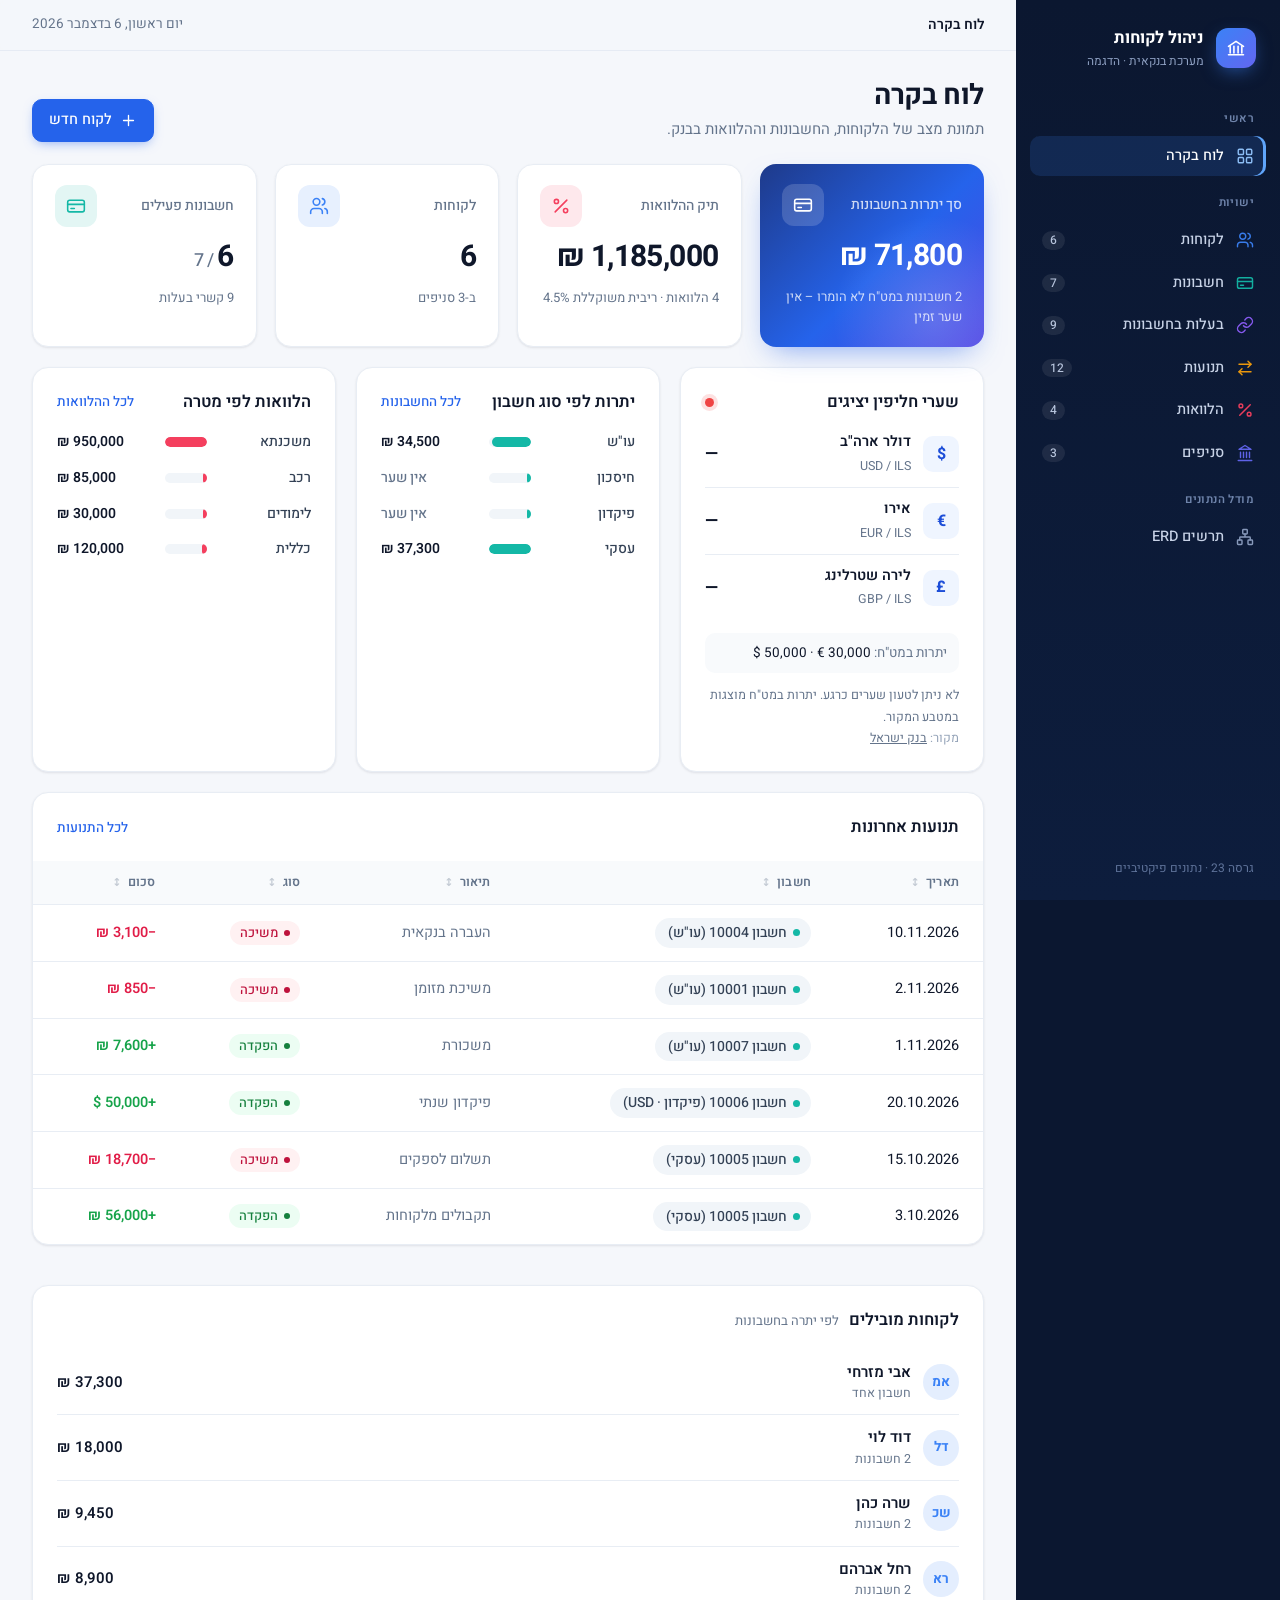
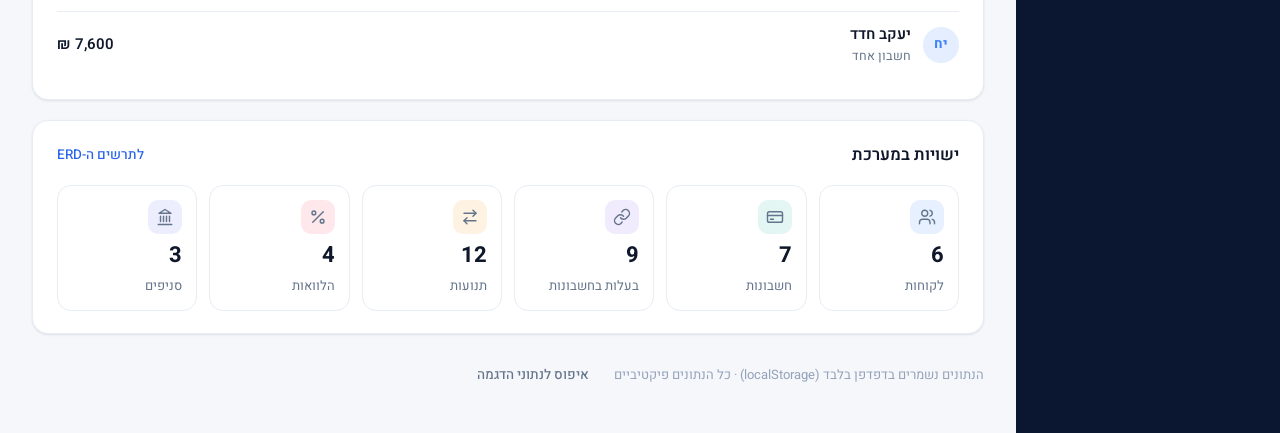
==== index.html @ eeb23deb "Version 23: force left-to-right order of (min,max) labels in the ERD Safari ignores bidi isolate mar" ====
<!DOCTYPE html>
<html lang="he" dir="rtl">
<head>
  <meta charset="UTF-8">
  <meta name="app-version" content="23">
  <meta name="viewport" content="width=device-width, initial-scale=1">
  <title>ניהול לקוחות – מערכת בנקאית</title>
  <link rel="preconnect" href="https://fonts.googleapis.com">
  <link rel="preconnect" href="https://fonts.gstatic.com" crossorigin>
  <link href="https://fonts.googleapis.com/css2?family=Heebo:wght@400;500;600;700&display=swap" rel="stylesheet">
  <link rel="stylesheet" href="assets/style.css?v=23">
  <link rel="icon" href="data:image/svg+xml,%3Csvg xmlns='http://www.w3.org/2000/svg' viewBox='0 0 24 24'%3E%3Crect width='24' height='24' rx='6' fill='%232563eb'/%3E%3Cpath d='M4 10l8-5 8 5M6 10v7M10 10v7M14 10v7M18 10v7M4 19h16' stroke='white' stroke-width='1.6' fill='none'/%3E%3C/svg%3E">
</head>
<body>
<div class="app">
  <aside class="sidebar" id="sidebar"></aside>
  <div class="scrim"></div>
  <div class="main">
    <header class="header">
      <button class="icon-btn menu-btn" id="menuBtn" type="button" aria-label="תפריט"></button>
      <nav class="crumbs" id="crumbs"></nav>
      <span class="spacer"></span>
      <span class="today" id="today"></span>
    </header>
    <main class="content" id="view"></main>
  </div>
</div>

<dialog id="dlg">
  <form id="dlgForm" novalidate>
    <div class="dlg-head"><span class="tile" id="dlgTile"></span><h3 id="dlgTitle" tabindex="-1" autofocus style="outline:none"></h3></div>
    <div class="dlg-body" id="dlgBody"></div>
    <div class="dlg-foot">
      <button class="btn primary" type="submit" id="dlgSave">שמירה</button>
      <button class="btn ghost" type="button" id="dlgCancel">ביטול</button>
      <span class="form-msg" id="formMsg" role="alert"></span>
      <span class="more-hint" aria-hidden="true">גללו לשדות נוספים ↓</span>
    </div>
  </form>
</dialog>
<div class="toast" id="toast" role="status"></div>

<script src="assets/schema.js?v=23"></script>
<script src="assets/shell.js?v=23"></script>
<script src="assets/fx.js?v=23"></script>
<script src="assets/app.js?v=23"></script>
</body>
</html>
---- assets/style.css ----
[hidden]{display:none!important}
:root{
  --bg:#f5f7fb; --surface:#fff; --ink:#0f172a; --ink-2:#334155; --muted:#64748b; --faint:#94a3b8;
  --line:#e8edf4; --line-2:#dbe3ee;
  --side:#0b1730; --side-2:#13254a; --side-ink:#c7d2e6;
  --primary:#2563eb; --primary-600:#1d4ed8; --primary-50:#eff5ff;
  --good:#16a34a; --bad:#e11d48; --warn:#d97706;
  --r:16px; --r-sm:10px;
  --sh-1:0 1px 2px rgba(15,23,42,.04),0 1px 3px rgba(15,23,42,.06);
  --sh-2:0 4px 24px -6px rgba(15,23,42,.10),0 2px 6px rgba(15,23,42,.04);
  --side-w:264px;
}
*{box-sizing:border-box}
html,body{margin:0;height:100%}
body{font-family:"Heebo",system-ui,-apple-system,"Segoe UI",Arial,sans-serif;background:var(--bg);color:var(--ink);
  direction:rtl;text-align:right;font-size:15px;line-height:1.55;-webkit-font-smoothing:antialiased}
a{color:var(--primary);text-decoration:none}
button,input,select{font:inherit;color:inherit}
.ltr{direction:ltr;unicode-bidi:isolate;display:inline-block}
.muted{color:var(--muted)}
.num{font-variant-numeric:tabular-nums}

/* ================= App shell ================= */
.app{display:grid;grid-template-columns:var(--side-w) 1fr;min-height:100vh;min-height:100dvh;background:linear-gradient(to left,var(--side) var(--side-w),transparent var(--side-w))}
.sidebar{background:linear-gradient(180deg,var(--side) 0%,#0d1d3d 100%);color:var(--side-ink);
  position:sticky;top:0;height:100vh;height:100dvh;overflow-y:auto;overscroll-behavior:contain;padding:22px 14px;display:flex;flex-direction:column;gap:2px}
.brand{display:flex;align-items:center;gap:12px;color:#fff;padding:4px 10px 22px}
.brand-mark{width:40px;height:40px;border-radius:12px;display:grid;place-items:center;color:#fff;
  background:linear-gradient(135deg,#3b82f6,#6366f1);box-shadow:0 6px 18px -4px rgba(59,130,246,.55)}
.brand b{display:block;font-size:16.5px;font-weight:700;letter-spacing:-.2px}
.brand small{display:block;font-size:12px;color:#8ea0c2}
.nav-sec{font-size:11.5px;font-weight:600;letter-spacing:.4px;color:#6f84ab;padding:16px 12px 6px}
.nav-item{display:flex;align-items:center;gap:12px;padding:9px 12px;border-radius:10px;color:var(--side-ink);font-weight:500;font-size:14.5px;transition:background .15s,color .15s}
.nav-item:hover{background:rgba(255,255,255,.06);color:#fff}
.nav-item.active{background:rgba(59,130,246,.16);color:#fff;box-shadow:inset -3px 0 0 #60a5fa}
.nav-ic{display:grid;place-items:center;color:var(--c,#8ea0c2);opacity:.95}
.nav-item.active .nav-ic{color:#93c5fd}
.nav-count{margin-inline-start:auto;font-size:12px;background:rgba(255,255,255,.08);color:#b8c5dd;border-radius:999px;padding:0 8px;font-variant-numeric:tabular-nums}
.side-foot{margin-top:auto;font-size:12px;color:#5f739a;padding:18px 12px 0}

.main{min-width:0;display:flex;flex-direction:column}
.header{position:sticky;top:0;z-index:15;display:flex;align-items:center;gap:14px;padding:14px 32px;
  background:rgba(245,247,251,.82);backdrop-filter:saturate(1.4) blur(10px);-webkit-backdrop-filter:saturate(1.4) blur(10px);border-bottom:1px solid rgba(219,227,238,.6)}
.crumbs{display:flex;align-items:center;gap:6px;font-size:14px;color:var(--muted);min-width:0}
.crumbs a{color:var(--muted)} .crumbs a:hover{color:var(--ink)}
.crumbs b{color:var(--ink);font-weight:600;white-space:nowrap;overflow:hidden;text-overflow:ellipsis}
.crumbs svg{transform:scaleX(-1);color:var(--faint)}
.header .spacer{flex:1}
.today{font-size:13.5px;color:var(--muted)}
.menu-btn{display:none}
.content{padding:28px 32px 40px;max-width:1360px;width:100%}
.scrim{display:none}

/* ================= Typography / page head ================= */
.page-head{display:flex;align-items:flex-end;gap:16px;flex-wrap:wrap;margin-bottom:22px}
.page-head h1{margin:0;font-size:28px;font-weight:700;letter-spacing:-.4px;line-height:1.2}
.page-head p{margin:6px 0 0;color:var(--muted);max-width:760px}
.page-head .actions{margin-inline-start:auto;display:flex;gap:10px;align-items:center;flex-wrap:wrap}
.eyebrow{display:inline-flex;align-items:center;gap:8px;font-size:13px;font-weight:600;color:var(--c,var(--primary));margin-bottom:6px}
.eyebrow .tile{width:28px;height:28px}

/* ================= Cards ================= */
.card{background:var(--surface);border:1px solid var(--line);border-radius:var(--r);box-shadow:var(--sh-1);padding:22px 24px;margin-bottom:20px}
.card-head{display:flex;align-items:center;gap:10px;margin-bottom:16px}
.card-head h2{margin:0;font-size:16.5px;font-weight:600}
.card-head .sub{font-size:13px;color:var(--muted)}
.card-head .more{margin-inline-start:auto;font-size:13.5px;font-weight:500}
.card.flush{padding:0;overflow:hidden}
.tile{width:42px;height:42px;border-radius:12px;display:grid;place-items:center;flex:none;
  color:var(--c,var(--primary));background:color-mix(in srgb,var(--c,var(--primary)) 12%,#fff)}

/* KPI */
.kpis{display:grid;grid-template-columns:repeat(4,minmax(0,1fr));gap:18px;margin-bottom:20px}
.kpi{background:var(--surface);border:1px solid var(--line);border-radius:var(--r);box-shadow:var(--sh-1);padding:20px 22px;display:flex;flex-direction:column;gap:14px;color:var(--ink);position:relative;overflow:hidden}
a.kpi:hover{box-shadow:var(--sh-2);border-color:var(--line-2)}
.kpi .top{display:flex;align-items:center;justify-content:space-between}
.kpi .lbl{color:var(--muted);font-size:14px;font-weight:500}
.kpi .val{font-size:30px;font-weight:700;letter-spacing:-.6px;line-height:1.1;font-variant-numeric:tabular-nums}
.kpi .foot{font-size:13px;color:var(--muted)}
.kpi.hero{background:linear-gradient(135deg,#1e3a8a 0%,#2563eb 55%,#4f46e5 100%);color:#fff;border:0;box-shadow:0 12px 30px -12px rgba(37,99,235,.6)}
.kpi.hero .lbl,.kpi.hero .foot{color:rgba(255,255,255,.78)}
.kpi.hero .tile{background:rgba(255,255,255,.16);color:#fff}
.kpi.hero::after{content:"";position:absolute;inset:auto -60px -80px auto;width:220px;height:220px;border-radius:50%;background:radial-gradient(circle,rgba(255,255,255,.18),transparent 65%)}

.grid{display:grid;gap:20px}
.grid.c2{grid-template-columns:1fr 1fr}
.grid.c32{grid-template-columns:3fr 2fr}

/* entity strip */
.ent-strip{display:grid;grid-template-columns:repeat(6,minmax(0,1fr));gap:12px}
.ent-chip{display:flex;flex-direction:column;gap:10px;padding:14px;border:1px solid var(--line);border-radius:14px;color:var(--ink);transition:.15s}
.ent-chip:hover{border-color:color-mix(in srgb,var(--c) 40%,#fff);background:color-mix(in srgb,var(--c) 4%,#fff)}
.ent-chip .tile{width:34px;height:34px;border-radius:10px}
.ent-chip b{font-size:22px;font-weight:700;line-height:1}
.ent-chip span{font-size:13px;color:var(--muted)}

/* bars */
.bars{display:flex;flex-direction:column;gap:14px}
.bar-row{display:grid;grid-template-columns:92px 1fr auto;align-items:center;gap:12px;font-size:14px}
.bar-row .name{color:var(--ink-2);font-weight:500}
.bar-track{display:block;height:10px;background:#f1f5f9;border-radius:999px;overflow:hidden}
.bar-fill{display:block;height:100%;border-radius:999px;background:var(--c,var(--primary));min-width:4px;transition:width .6s cubic-bezier(.2,.8,.2,1)}
.bar-row .v{font-weight:600;font-variant-numeric:tabular-nums;min-width:96px;text-align:left}
.bar-row:hover .bar-fill{filter:brightness(.92)}

/* people list */
.plist{display:flex;flex-direction:column}
.prow{display:flex;align-items:center;gap:12px;padding:11px 0;border-top:1px solid var(--line);color:var(--ink)}
.prow:first-child{border-top:0}
.prow:hover .pname{color:var(--primary)}
.pname{font-weight:600}
.psub{font-size:12.5px;color:var(--muted)}
.prow .amt{margin-inline-start:auto;font-weight:600;font-variant-numeric:tabular-nums}
.avatar{width:36px;height:36px;border-radius:50%;display:grid;place-items:center;font-size:13.5px;font-weight:700;flex:none;
  color:var(--c,#3b82f6);background:color-mix(in srgb,var(--c,#3b82f6) 14%,#fff)}

/* ================= Buttons & inputs ================= */
.btn{border:1px solid var(--line-2);background:#fff;color:var(--ink);padding:9px 16px;border-radius:var(--r-sm);cursor:pointer;font-weight:500;font-size:14.5px;
  display:inline-flex;align-items:center;gap:8px;box-shadow:var(--sh-1);transition:.15s;white-space:nowrap}
.btn:hover{background:#f8fafc;border-color:#cbd5e1}
.btn.primary{background:var(--primary);border-color:var(--primary);color:#fff;box-shadow:0 4px 12px -4px rgba(37,99,235,.55)}
.btn.primary:hover{background:var(--primary-600)}
.btn.danger{color:var(--bad)} .btn.danger:hover{background:#fff1f2;border-color:#fecdd3}
.btn.sm{padding:6px 12px;font-size:13.5px}
.btn.ghost{background:transparent;box-shadow:none;border-color:transparent;color:var(--muted)}
.btn.ghost:hover{background:#eef2f7;color:var(--ink)}
.icon-btn{border:0;background:transparent;cursor:pointer;width:34px;height:34px;border-radius:9px;color:var(--faint);display:inline-grid;place-items:center;transition:.15s}
.icon-btn:hover{background:#eef2f7;color:var(--ink)}
.icon-btn.del:hover{background:#fff1f2;color:var(--bad)}
.search{position:relative;display:flex}
.search input{border:1px solid var(--line-2);border-radius:var(--r-sm);padding:9px 40px 9px 14px;min-width:260px;background:#fff;box-shadow:var(--sh-1);outline:0;transition:.15s}
.search input:focus{border-color:#93b4f5;box-shadow:0 0 0 4px rgba(37,99,235,.12)}
.search svg{position:absolute;right:13px;top:50%;transform:translateY(-50%);color:var(--faint)}

/* ================= Tables ================= */
.table-wrap{overflow-x:auto}
table.data{width:100%;border-collapse:separate;border-spacing:0;font-size:14.5px}
table.data th{background:#f8fafc;color:var(--muted);font-weight:600;font-size:12.5px;letter-spacing:.2px;text-align:right;padding:12px 18px;border-bottom:1px solid var(--line);white-space:nowrap}
table.data td{padding:13px 18px;border-bottom:1px solid var(--line);white-space:nowrap;vertical-align:middle}
table.data tbody tr:last-child td{border-bottom:0}
table.data tbody tr[data-go]{cursor:pointer;transition:background .12s}
table.data tbody tr[data-go]:hover{background:#f8fbff}
table.data td.actions{width:1%;text-align:left}
table.data td.actions .icon-btn{opacity:.55;transition:.15s}
table.data tr:hover td.actions .icon-btn,table.data td.actions .icon-btn:focus-visible{opacity:1}
.card table.data th:first-child,.card table.data td:first-child{padding-inline-start:24px}
.cell-main{display:flex;align-items:center;gap:10px;font-weight:600}
.key-ic{font-size:10px;border-radius:5px;padding:1px 5px;margin-inline-start:6px;font-weight:700;letter-spacing:.3px;vertical-align:1px}
.key-ic.pk{background:#fef3c7;color:#92400e}
.key-ic.fk{background:#e0e7ff;color:#3730a3}
.chip{display:inline-flex;align-items:center;gap:6px;color:var(--ink-2);font-size:14px;font-weight:500;padding:3px 10px 3px 12px;border-radius:999px;background:#f1f5f9;border:1px solid transparent;transition:.15s}
.chip::before{content:"";width:7px;height:7px;border-radius:50%;background:var(--c,#94a3b8)}
.chip:hover{border-color:color-mix(in srgb,var(--c) 45%,#fff);background:color-mix(in srgb,var(--c) 7%,#fff)}
.tag{display:inline-flex;align-items:center;gap:6px;font-size:13px;font-weight:500;padding:2px 10px;border-radius:999px;background:#f1f5f9;color:var(--ink-2)}
.tag.ok{background:#ecfdf3;color:#15803d}.tag.ok::before,.tag.bad::before,.tag.mid::before{content:"";width:6px;height:6px;border-radius:50%;background:currentColor}
.tag.bad{background:#fff1f2;color:#be123c}.tag.mid{background:#fffbeb;color:#b45309}
.pos{color:var(--good)} .neg{color:var(--bad)}
.empty{padding:44px;text-align:center;color:var(--muted)}
.count-pill{font-size:12.5px;background:#f1f5f9;color:var(--muted);padding:2px 10px;border-radius:999px;font-weight:500}
.rel-badges{display:flex;gap:8px;flex-wrap:wrap;margin-top:12px}
.rel-badge{font-size:13px;background:#fff;border:1px solid var(--line-2);border-radius:999px;padding:3px 12px;color:var(--ink-2)}
.rel-badge b{color:var(--ink);font-weight:600}

/* ================= Detail ================= */
.detail-hero{display:flex;align-items:center;gap:18px}
.detail-hero .avatar,.detail-hero .tile{width:56px;height:56px;border-radius:16px;font-size:20px}
.attr-grid{display:grid;grid-template-columns:repeat(auto-fill,minmax(200px,1fr));gap:0;border:1px solid var(--line);border-radius:12px;overflow:hidden}
.attr{padding:14px 18px;border-bottom:1px solid var(--line);border-inline-start:1px solid var(--line);margin-inline-start:-1px;margin-bottom:-1px}
.attr .k{font-size:12.5px;color:var(--muted);margin-bottom:3px}
.attr .v{font-weight:500;font-size:15.5px}

/* ================= Dialog ================= */
dialog{border:0;border-radius:20px;padding:0;width:min(580px,94vw);--dlg-max:90vh;max-height:var(--dlg-max);box-shadow:0 30px 80px -20px rgba(15,23,42,.45);overflow:hidden}
@supports (height:1svh){dialog{--dlg-max:90svh}}
dialog>form{display:flex;flex-direction:column;max-height:var(--dlg-max)}
dialog::backdrop{background:rgba(15,23,42,.45);backdrop-filter:blur(3px)}
dialog[open]{animation:pop .18s ease-out}
@keyframes pop{from{opacity:0;transform:translateY(8px) scale(.98)}to{opacity:1;transform:none}}
.dlg-head{padding:22px 26px 6px;display:flex;align-items:center;gap:12px}
.dlg-head h3{margin:0;font-size:19px}
.dlg-body{padding:16px 26px 20px;display:grid;grid-template-columns:1fr 1fr;gap:14px 18px;flex:1 1 auto;min-height:0;overflow-y:auto;-webkit-overflow-scrolling:touch;overscroll-behavior:contain}
.dlg-foot{padding:14px 26px 20px;display:flex;gap:10px;align-items:center;flex-wrap:wrap;position:relative;background:#fff;border-top:1px solid transparent;transition:border-color .2s}
dialog.has-more .dlg-foot{border-top-color:var(--line)}
dialog.has-more .dlg-foot::before{content:"";position:absolute;inset:-36px 0 auto 0;height:36px;background:linear-gradient(to top,rgba(255,255,255,.96),rgba(255,255,255,0));pointer-events:none}
.more-hint{display:none;position:absolute;top:-30px;left:50%;transform:translateX(-50%);font-size:12px;font-weight:600;color:var(--primary);background:#eff5ff;border-radius:999px;padding:2px 10px;pointer-events:none}
dialog.has-more .more-hint{display:block}
.field{display:flex;flex-direction:column;gap:6px}
.field label{font-size:13.5px;font-weight:600;color:var(--ink-2)}
.field label .req{color:var(--bad)}
.field input,.field select{border:1px solid var(--line-2);border-radius:10px;padding:10px 12px;background:#fff;width:100%;min-height:44px;outline:0;transition:.15s}
.field select{-webkit-appearance:none;appearance:none;padding-left:36px;cursor:pointer;
  background:#fff url("data:image/svg+xml,%3Csvg xmlns='http://www.w3.org/2000/svg' width='16' height='16' viewBox='0 0 24 24' fill='none' stroke='%2394a3b8' stroke-width='2' stroke-linecap='round'%3E%3Cpath d='m6 9 6 6 6-6'/%3E%3C/svg%3E") no-repeat left 12px center}
.field input:focus,.field select:focus{border-color:#93b4f5;box-shadow:0 0 0 4px rgba(37,99,235,.12)}
.field input[readonly],.field select:disabled{background:#f8fafc;color:var(--muted)}
.field .hint{font-size:12px;color:var(--faint)}
.field .err{font-size:12.5px;color:var(--bad)}
.form-msg{margin-inline-start:auto;align-self:center;color:var(--bad);font-size:14px;font-weight:600}
.field.invalid input,.field.invalid select{border-color:#fda4af;background-color:#fff5f6}
.field.invalid input:focus,.field.invalid select:focus{box-shadow:0 0 0 4px rgba(225,29,72,.12)}
.field .err:empty{display:none}
.field .err{font-weight:500}
dialog.shake{animation:shake .35s}
@keyframes shake{20%,60%{transform:translateX(-6px)}40%,80%{transform:translateX(6px)}}

/* ================= Toast ================= */
.toast{position:fixed;bottom:26px;left:50%;transform:translate(-50%,16px);background:#0f172a;color:#fff;padding:12px 20px;border-radius:12px;opacity:0;pointer-events:none;transition:.25s;z-index:60;max-width:92vw;box-shadow:var(--sh-2);font-size:14.5px}
.toast.show{opacity:1;transform:translate(-50%,0)}
.toast.err{background:#9f1239}

.foot-note{display:flex;gap:12px;align-items:center;flex-wrap:wrap;color:var(--faint);font-size:13px;padding:4px 0 0}

/* ================= ERD ================= */
.erd-toolbar{display:flex;gap:8px;align-items:center;flex-wrap:wrap;margin-bottom:14px}
.erd-legend{display:flex;flex-wrap:wrap;gap:10px 22px;align-items:center;font-size:13.5px;color:var(--muted)}
.erd-legend .item{display:flex;align-items:center;gap:8px}
.erd-toolbar .spacer{flex:1}
.erd-canvas{overflow:auto;border:1px solid var(--line);border-radius:14px;
  background:radial-gradient(circle,#dde5f0 1px,transparent 1.2px) 0 0/22px 22px,#fafcff}
.erd-canvas svg{display:block;margin:0 auto}
.sel-bar{display:flex;align-items:center;gap:12px;margin-top:14px;font-size:14px;color:var(--muted);min-height:34px}
.sel-bar .dot{width:8px;height:8px;border-radius:50%;background:var(--primary);flex:none}
svg .ent rect.box{stroke-width:2.2}
svg .ent text{font-weight:700;font-size:16px}
svg .rel polygon{stroke-width:2.2}
svg .rel text{font-size:14px;font-weight:700}
svg .attr ellipse{stroke-width:1.8}
svg .attr text{font-size:13px;fill:#1f2a1a}
svg .attr.pk text{text-decoration:underline;font-weight:700;fill:#0f172a}
svg .ln{stroke:#555;stroke-width:2.2;fill:none}
svg .ln.attr-ln{stroke:#cfcfcf;stroke-width:1.3}
svg .card-b rect{fill:#0f172a}
svg .card-b text{font-size:11.5px;font-weight:700;fill:#fff}
svg .role{font-size:13px;fill:#2b4f9e;font-style:italic;font-weight:500}
svg .mm{direction:ltr;unicode-bidi:bidi-override;font-size:15px;font-weight:700;fill:#a2332a;paint-order:stroke;stroke:#fbfcfe;stroke-width:4px;stroke-linejoin:round}
.rel-type.mmc{background:#fdf0ee;color:#a2332a;unicode-bidi:bidi-override}
svg g.clickable{cursor:pointer}
svg g.clickable:hover rect.box,svg g.clickable:hover polygon{filter:brightness(.96)}
svg.focus .dim{opacity:.12;transition:opacity .2s}
svg.no-attrs .attr,svg.no-attrs .attr-ln{display:none}
.schema-grid{display:grid;grid-template-columns:repeat(auto-fill,minmax(260px,1fr));gap:16px}
.schema-tbl{border:1px solid var(--line);border-radius:14px;overflow:hidden;background:#fff}
.schema-tbl .h{padding:12px 16px;display:flex;align-items:center;gap:10px;border-bottom:1px solid var(--line);background:color-mix(in srgb,var(--c) 6%,#fff)}
.schema-tbl .h .tile{width:30px;height:30px;border-radius:9px}
.schema-tbl .h b{font-size:15px}
.schema-tbl .h small{margin-inline-start:auto;color:var(--faint);font-size:11.5px;letter-spacing:.4px;direction:ltr}
.schema-tbl ul{list-style:none;margin:0;padding:6px 0}
.schema-tbl li{padding:7px 16px;display:flex;gap:6px;align-items:center;font-size:14px}
.schema-tbl li .key-ic{margin:0}
.schema-tbl li .ref{margin-inline-start:auto;font-size:12.5px;color:var(--faint)}
.rel-type{font-size:12.5px;font-weight:600;padding:2px 9px;border-radius:6px;background:#eef2ff;color:#4338ca;direction:ltr;display:inline-block}
table.rels td{white-space:normal;vertical-align:top}
.ent-pair{display:flex;align-items:center;gap:6px;flex-wrap:wrap}

/* ================= Responsive ================= */
@media (max-width:1180px){
  .kpis{grid-template-columns:repeat(2,minmax(0,1fr))}
  .ent-strip{grid-template-columns:repeat(3,minmax(0,1fr))}
  .grid.c32{grid-template-columns:1fr}
}
@media (max-width:900px){
  .app{grid-template-columns:1fr;background:none;overflow-x:clip}
  .sidebar{position:fixed;inset:0 0 0 auto;width:min(290px,84vw);z-index:40;transform:translateX(105%);transition:transform .25s ease;box-shadow:-10px 0 40px rgba(0,0,0,.25)}
  .app.nav-open .sidebar{transform:none}
  .app.nav-open .scrim{display:block;position:fixed;inset:0;background:rgba(15,23,42,.4);z-index:35}
  .menu-btn{display:inline-grid}
  .header{padding:12px 16px}
  .today{display:none}
  .content{padding:18px 16px 32px}
  .grid.c2{grid-template-columns:1fr}
  .page-head h1{font-size:23px}
  .page-head .actions{width:100%}
  .page-head .actions .search{flex:1}
  .search input{min-width:0;width:100%}
  .dlg-body{grid-template-columns:1fr}
  .card{padding:18px}
}
@media (max-width:560px){
  .kpis{grid-template-columns:1fr 1fr;gap:12px}
  .kpi{padding:16px}
  .kpi .val{font-size:22px}
  .ent-strip{grid-template-columns:repeat(2,minmax(0,1fr))}
  .bar-row{grid-template-columns:72px 1fr auto}
  .bar-row .v{min-width:0}
}

/* ================= FX card ================= */
.grid.c3{grid-template-columns:1fr 1fr 1fr}
.fx-list{display:flex;flex-direction:column}
.fx-row{display:flex;align-items:center;gap:12px;padding:10px 0;border-top:1px solid var(--line)}
.fx-row:first-child{border-top:0;padding-top:0}
.fx-sym{width:36px;height:36px;border-radius:10px;display:grid;place-items:center;font-weight:700;font-size:16px;color:#1d4ed8;background:#eff5ff;flex:none}
.fx-name{font-weight:600;font-size:14.5px}
.fx-rate{margin-inline-start:auto;font-weight:700;font-size:17px}
.fx-exp{margin-top:12px;padding:10px 12px;background:#f8fafc;border-radius:10px;font-size:13.5px}
.fx-foot{margin-top:12px;font-size:12.5px;color:var(--muted);line-height:1.7}
.fx-foot .faint{color:var(--faint)} .fx-foot a{color:var(--muted);text-decoration:underline}
.live{margin-inline-start:auto;font-size:12px;font-weight:600;color:var(--muted);display:inline-flex;align-items:center;gap:6px}
.live::before{content:"";width:9px;height:9px;border-radius:50%}
.live.on::before{background:#22c55e;box-shadow:0 0 0 4px rgba(34,197,94,.18);animation:pulse 2s infinite}
.live.off::before{background:#ef4444;box-shadow:0 0 0 4px rgba(239,68,68,.16)}
@keyframes pulse{50%{box-shadow:0 0 0 7px rgba(34,197,94,0)}}
.skel{display:inline-block;width:64px;height:14px;border-radius:6px;background:linear-gradient(90deg,#eef2f7,#f8fafc,#eef2f7);background-size:200% 100%;animation:sk 1.2s infinite}
@keyframes sk{to{background-position:-200% 0}}
@media (max-width:1180px){.grid.c3{grid-template-columns:1fr 1fr}.grid.c3 .fx-card{grid-column:1/-1}}
@media (max-width:900px){.grid.c3{grid-template-columns:1fr}}

.field.valid input,.field.valid select{border-color:#86efac}
.field.valid label::after{content:" ✓";color:#16a34a;font-weight:700}
.upd-bar{position:fixed;top:12px;left:50%;transform:translateX(-50%);z-index:80;background:#0f172a;color:#fff;border-radius:12px;padding:8px 10px 8px 16px;display:flex;gap:12px;align-items:center;box-shadow:var(--sh-2);font-size:14px;max-width:94vw}
@media (max-width:900px){
  /* בנייד: חלון צמוד לראש המסך, בגובה החלק הגלוי בלבד (svh = בלי סרגלי הדפדפן),
     כך שכפתורי השמירה לעולם לא מוסתרים מאחורי סרגל הכתובות של Safari */
  dialog{width:calc(100vw - 16px);max-width:calc(100vw - 16px);margin:8px auto auto;border-radius:18px;--dlg-max:calc(100vh - 16px)}
  @supports (height:1svh){dialog{--dlg-max:calc(100svh - 16px)}}
  .dlg-head{padding:16px 18px 4px}.dlg-body{padding:12px 18px 18px}.dlg-foot{padding:12px 18px 14px}
  .dlg-foot .btn.primary{flex:1;justify-content:center}
  .form-msg{flex-basis:100%;order:-1;margin:0}
}

/* ---- iOS Safari: שדות תאריך ובחירה ---- */
.field input,.field select{min-width:0;max-width:100%;box-sizing:border-box}
.field input[type="date"]{-webkit-appearance:none;appearance:none;display:block;min-height:44px;line-height:1.4;text-align:right}
.field input[type="date"]::-webkit-date-and-time-value{text-align:right;margin:0}
.field input[type="date"]::-webkit-calendar-picker-indicator{margin:0}
.field{min-width:0}
.dlg-body{scroll-padding:12px}
@media (max-width:900px){
  .toast{bottom:auto;top:12px;transform:translate(-50%,-16px)}
  .toast.show{transform:translate(-50%,0)}
  .sidebar{padding-bottom:40px}
  .content{padding-bottom:72px}
  .field input,.field select{font-size:16px}   /* מונע זום אוטומטי של iOS בעת הקלדה */
}

/* ================= Responsive tables ================= */
table.data td{white-space:normal;overflow-wrap:anywhere}
table.data td .num,table.data td.num,table.data .chip,table.data .tag,table.data .rel-type{white-space:nowrap;overflow-wrap:normal}
table.data th{white-space:normal}
@media (max-width:1500px){.grid.c32{grid-template-columns:1fr}}
@media (max-width:1180px) and (min-width:901px){:root{--side-w:224px}.content{padding:24px 22px 40px}}
@media (max-width:1280px){table.data .chip{white-space:normal;text-align:right}}
@media (max-width:1100px){
  table.data th,table.data td{padding:10px 9px}
  .card table.data th:first-child,.card table.data td:first-child{padding-inline-start:18px}
}
/* מסך צר: כל שורה הופכת לכרטיס – שם העמודה מימין והערך לידו */
@media (max-width:700px){
  /* במסך צר הכותרות הופכות לשורת "צ'יפים" למיון */
  table.data thead{display:block;border-bottom:1px solid var(--line);background:#f8fafc}
  table.data thead tr{display:flex;flex-wrap:wrap;gap:6px;padding:10px 14px}
  table.data thead th,.card table.data thead th:first-child{display:inline-flex;align-items:center;border:0;padding:4px 10px;border-radius:999px;background:#fff;border:1px solid var(--line);font-size:12px}
  table.data thead th:empty{display:none}
  table.data,table.data tbody,table.data tr,table.data td{display:block;width:100%}
  table.data tbody tr{padding:12px 16px;border-bottom:1px solid var(--line)}
  table.data tbody tr:last-child{border-bottom:0}
  table.data td,.card table.data td:first-child{border:0;padding:4px 0;display:grid;grid-template-columns:minmax(92px,34%) 1fr;gap:10px;align-items:center;text-align:right}
  table.data td::before{content:attr(data-label);color:var(--muted);font-size:13px;font-weight:500}
  table.data td[data-label=""]{display:flex;gap:4px}
  table.data td[data-label=""]::before{display:none}
  table.data td.actions{opacity:1;width:100%;justify-content:flex-start;margin-top:4px}
  table.data td>*{min-width:0;justify-self:start}
  table.rels td{grid-template-columns:1fr}
  table.rels td::before{font-size:12px}
}

table.data td.actions{white-space:nowrap}
.header .menu-btn{display:none}
@media (max-width:900px){.header .menu-btn{display:inline-grid}}

/* ---- sorting ---- */
table.data th.sortable{cursor:pointer;user-select:none;position:relative}
table.data th.sortable:hover{color:var(--ink);background:#f1f5f9}
table.data th.sortable::after{content:"↕";margin-inline-start:6px;font-size:11px;opacity:.35}
table.data th.sort-asc::after{content:"↑";opacity:1;color:var(--primary)}
table.data th.sort-desc::after{content:"↓";opacity:1;color:var(--primary)}
table.data th.sort-asc,table.data th.sort-desc{color:var(--ink)}
table.data th.sortable:focus-visible{outline:2px solid #93b4f5;outline-offset:-2px}
/* ---- nav sub item ---- */
/* ---- transfer ---- */
.field.full,.xfer-preview.full{grid-column:1/-1}
.xfer-preview{background:#f8fafc;border:1px solid var(--line);border-radius:12px;padding:12px 14px}
.xfer-flow{display:flex;align-items:center;justify-content:space-between;gap:10px}
.xfer-flow span{display:flex;flex-direction:column}
.xfer-flow b{font-size:17px;font-variant-numeric:tabular-nums}
.xfer-flow small{color:var(--muted);font-size:12.5px}
.xfer-flow .arrow{font-size:20px;color:var(--faint)}
.xfer-preview .psub{margin-top:6px}
/* העברה: "לחשבון" ממוקם בדיוק מתחת ל"מחשבון" (באותה עמודה); dense ממלא את המקום הפנוי בעמודה השנייה */
@media (min-width:901px){
  .dlg-body{grid-auto-flow:row dense}
  .dlg-body [data-field="toAccountNo"]{grid-column:2}
}
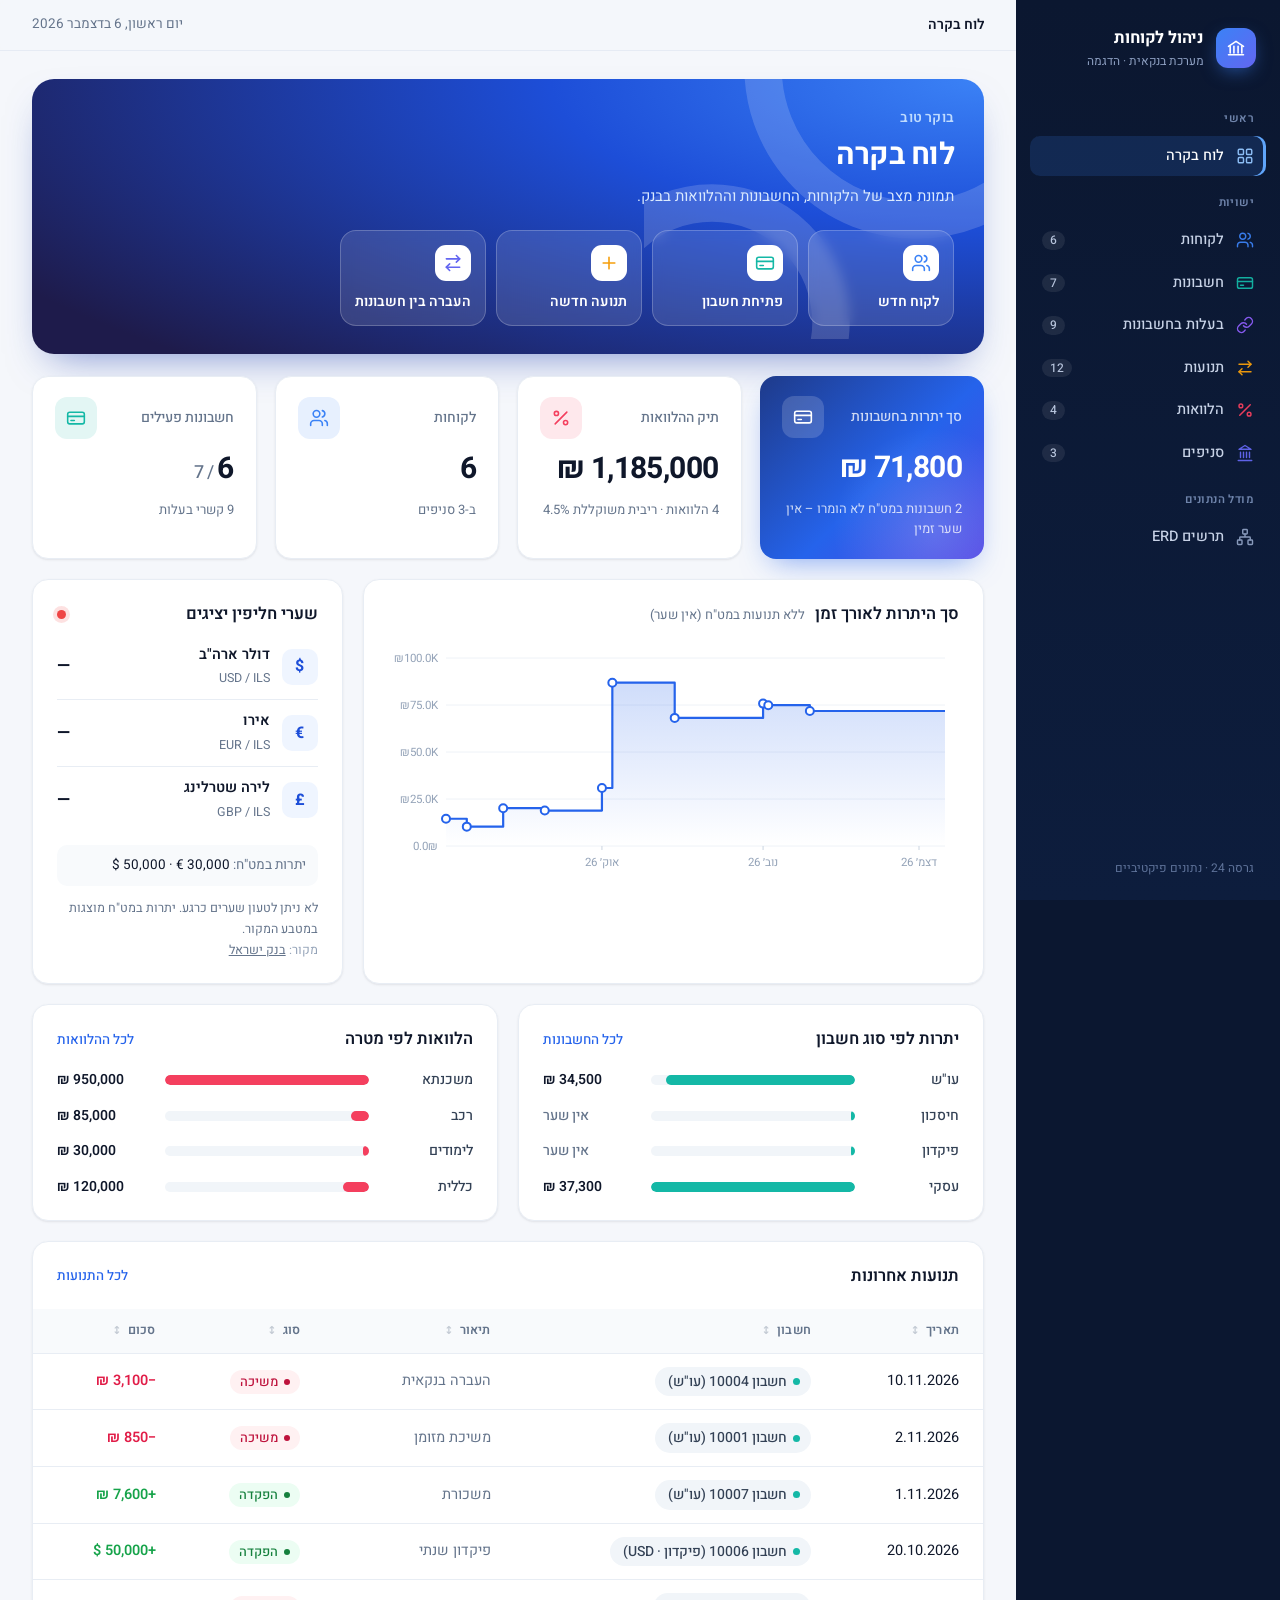
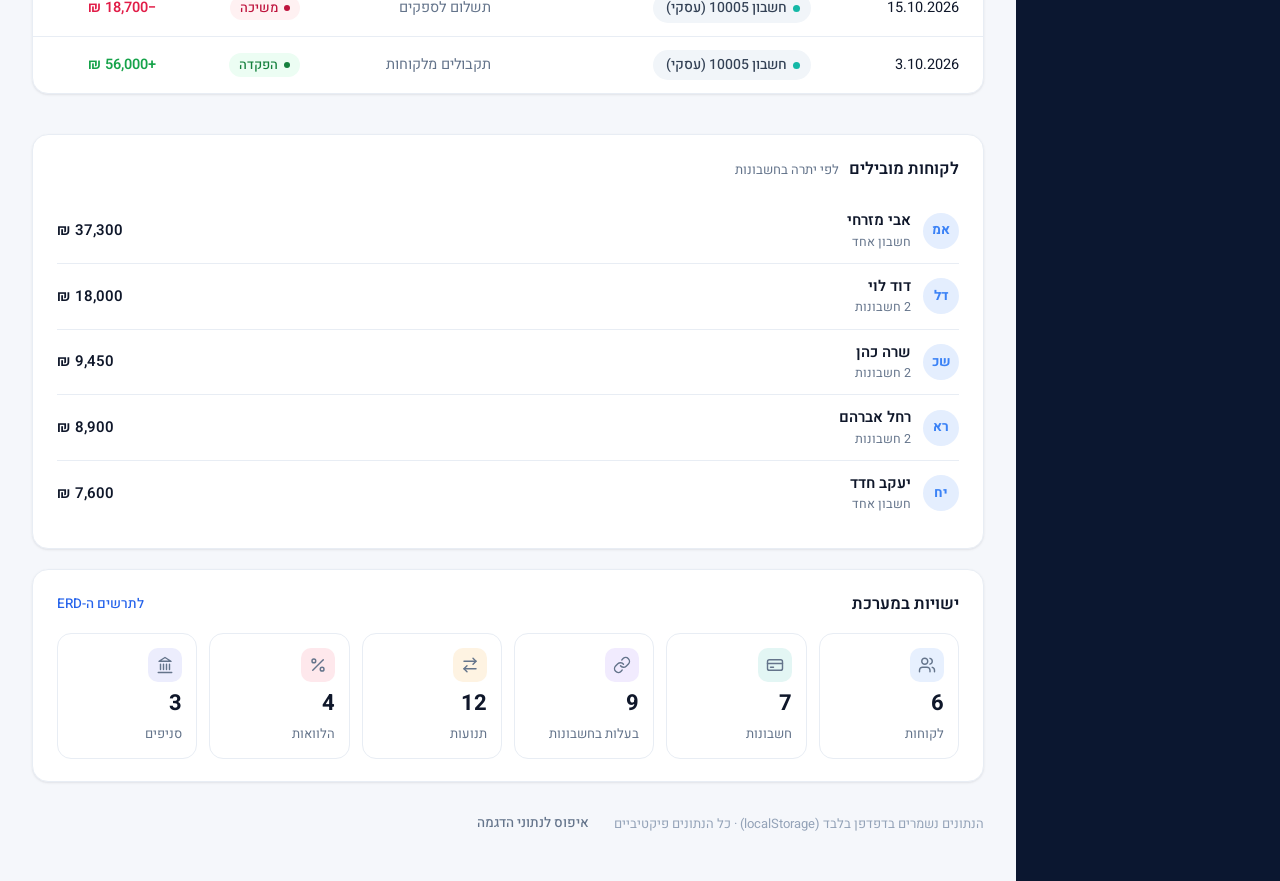
==== commit 70a988ae: "Version 24: more visual dashboard and detail pages - Welcome banner with greeting and quick actions " ====
--- a/index.html
+++ b/index.html
@@ -2,13 +2,13 @@
 <html lang="he" dir="rtl">
 <head>
   <meta charset="UTF-8">
-  <meta name="app-version" content="23">
+  <meta name="app-version" content="24">
   <meta name="viewport" content="width=device-width, initial-scale=1">
   <title>ניהול לקוחות – מערכת בנקאית</title>
   <link rel="preconnect" href="https://fonts.googleapis.com">
   <link rel="preconnect" href="https://fonts.gstatic.com" crossorigin>
   <link href="https://fonts.googleapis.com/css2?family=Heebo:wght@400;500;600;700&display=swap" rel="stylesheet">
-  <link rel="stylesheet" href="assets/style.css?v=23">
+  <link rel="stylesheet" href="assets/style.css?v=24">
   <link rel="icon" href="data:image/svg+xml,%3Csvg xmlns='http://www.w3.org/2000/svg' viewBox='0 0 24 24'%3E%3Crect width='24' height='24' rx='6' fill='%232563eb'/%3E%3Cpath d='M4 10l8-5 8 5M6 10v7M10 10v7M14 10v7M18 10v7M4 19h16' stroke='white' stroke-width='1.6' fill='none'/%3E%3C/svg%3E">
 </head>
 <body>
@@ -40,9 +40,9 @@
 </dialog>
 <div class="toast" id="toast" role="status"></div>
 
-<script src="assets/schema.js?v=23"></script>
-<script src="assets/shell.js?v=23"></script>
-<script src="assets/fx.js?v=23"></script>
-<script src="assets/app.js?v=23"></script>
+<script src="assets/schema.js?v=24"></script>
+<script src="assets/shell.js?v=24"></script>
+<script src="assets/fx.js?v=24"></script>
+<script src="assets/app.js?v=24"></script>
 </body>
 </html>
--- a/assets/style.css
+++ b/assets/style.css
@@ -390,3 +390,77 @@
   .dlg-body{grid-auto-flow:row dense}
   .dlg-body [data-field="toAccountNo"]{grid-column:2}
 }
+
+/* ================= Visual layer ================= */
+/* welcome banner */
+.welcome{position:relative;overflow:hidden;border-radius:22px;padding:28px 30px;margin-bottom:22px;color:#fff;
+  background:radial-gradient(120% 140% at 100% 0%,#3b82f6 0%,#1d4ed8 38%,#1e1b4b 100%);box-shadow:0 18px 40px -18px rgba(30,64,175,.6);
+  display:flex;flex-wrap:wrap;align-items:flex-end;justify-content:space-between;gap:22px}
+.welcome .wl-text{position:relative;z-index:1}
+.welcome .wl-greet{font-size:14px;font-weight:600;color:#bfdbfe;letter-spacing:.2px}
+.welcome h1{margin:4px 0 6px;font-size:30px;letter-spacing:-.5px}
+.welcome p{margin:0;color:#dbeafe;max-width:520px}
+.wl-art{position:absolute;inset:auto 0 0 auto;width:340px;height:340px;left:-60px;top:-80px;opacity:.16;pointer-events:none}
+.wl-art circle{fill:none;stroke:#fff;stroke-width:22}
+.qa{position:relative;z-index:1;display:grid;grid-template-columns:repeat(4,minmax(0,1fr));gap:10px}
+.qa-btn{display:flex;flex-direction:column;align-items:flex-start;gap:10px;min-width:118px;padding:14px 14px 12px;border-radius:16px;cursor:pointer;
+  border:1px solid rgba(255,255,255,.22);background:rgba(255,255,255,.12);color:#fff;font-weight:600;font-size:14px;text-align:right;
+  backdrop-filter:blur(6px);-webkit-backdrop-filter:blur(6px);transition:transform .15s,background .15s}
+.qa-btn:hover{background:rgba(255,255,255,.2);transform:translateY(-2px)}
+.qa-btn .tile{width:36px;height:36px;border-radius:11px;background:#fff}
+/* grids */
+.grid.c21{grid-template-columns:2fr 1fr}
+.grid.c12{grid-template-columns:minmax(300px,1fr) 2fr;align-items:stretch;margin-bottom:20px}
+.grid.c21,.grid.c2,.grid.c32{margin-bottom:0}
+@media (max-width:1180px){.grid.c21,.grid.c12{grid-template-columns:1fr}.qa{grid-template-columns:repeat(2,minmax(0,1fr))}}
+@media (max-width:560px){.welcome{padding:22px 18px}.welcome h1{font-size:24px}.qa{width:100%}.qa-btn{min-width:0}}
+/* chart */
+.chart{position:relative;width:100%}
+.chart svg{display:block;overflow:visible}
+.ch-grid{stroke:#eef2f7;stroke-width:1}
+.ch-y,.ch-x{font-size:11.5px;fill:#94a3b8;font-family:inherit}
+.ch-tick{stroke:#cbd5e1}
+.ch-line{fill:none;stroke-width:2.2;stroke-linejoin:round}
+.ch-dot{fill:#fff;stroke-width:2}
+.ch-cross{stroke:#94a3b8;stroke-dasharray:3 3}
+.ch-hot{stroke:#fff;stroke-width:3}
+.ch-tip{position:absolute;transform:translate(-50%,-100%);background:#0f172a;color:#fff;border-radius:10px;padding:6px 10px;font-size:12.5px;
+  pointer-events:none;white-space:nowrap;display:flex;flex-direction:column;align-items:center;box-shadow:var(--sh-2)}
+.ch-tip b{font-size:14px;font-variant-numeric:tabular-nums}
+.ch-tip span{color:#cbd5e1;font-size:11.5px}
+/* bank cards */
+.cards-row{display:grid;grid-template-columns:repeat(auto-fill,minmax(250px,1fr));gap:16px}
+.bank-card{position:relative;overflow:hidden;display:flex;flex-direction:column;gap:2px;color:#fff;border-radius:18px;padding:18px 20px;min-height:168px;
+  box-shadow:0 14px 30px -14px rgba(15,23,42,.5);transition:transform .18s,box-shadow .18s;isolation:isolate}
+.bank-card:hover{transform:translateY(-3px);box-shadow:0 20px 36px -16px rgba(15,23,42,.55)}
+.bank-card::before{content:"";position:absolute;width:240px;height:240px;border-radius:50%;left:-70px;bottom:-130px;background:rgba(255,255,255,.12);z-index:-1}
+.bank-card::after{content:"";position:absolute;width:160px;height:160px;border-radius:50%;left:40px;top:-90px;background:rgba(255,255,255,.08);z-index:-1}
+.bc-blue{background:linear-gradient(135deg,#1e40af,#3b82f6)}
+.bc-teal{background:linear-gradient(135deg,#0f766e,#14b8a6)}
+.bc-violet{background:linear-gradient(135deg,#5b21b6,#8b5cf6)}
+.bc-slate{background:linear-gradient(135deg,#0f172a,#475569)}
+.bc-top{display:flex;align-items:center;gap:8px;margin-bottom:10px}
+.bc-type{font-weight:700;font-size:15px}
+.bc-status{font-size:11.5px;font-weight:600;background:rgba(255,255,255,.22);padding:1px 8px;border-radius:999px}
+.bc-chip{margin-inline-start:auto;width:34px;height:25px;border-radius:6px;background:linear-gradient(135deg,#fde68a,#d97706);opacity:.9}
+.bc-label{font-size:12px;color:rgba(255,255,255,.75)}
+.bc-bal{font-size:26px;font-weight:700;letter-spacing:-.4px;font-variant-numeric:tabular-nums}
+.bc-no{margin-top:auto;font-size:14px;letter-spacing:2px;color:rgba(255,255,255,.85);text-align:right;font-variant-numeric:tabular-nums}
+.bc-foot{display:flex;justify-content:space-between;gap:10px;font-size:12.5px;color:rgba(255,255,255,.8);margin-top:4px}
+.bc-foot span:first-child{overflow:hidden;text-overflow:ellipsis;white-space:nowrap}
+.bank-card.big{min-height:100%;padding:22px 24px}
+.bank-card.big .bc-bal{font-size:32px}
+.bc-wrap{display:flex}
+.bc-wrap .bank-card{flex:1}
+/* mini stats */
+.mini-stats{display:grid;grid-template-columns:repeat(3,minmax(0,1fr));gap:14px;margin-bottom:20px}
+.mini-stat{display:flex;align-items:center;gap:14px;background:#fff;border:1px solid var(--line);border-radius:16px;padding:16px 18px;box-shadow:var(--sh-1)}
+.ms-v{font-size:21px;font-weight:700;font-variant-numeric:tabular-nums;line-height:1.2}
+.ms-l{font-size:13px;color:var(--muted)}
+@media (max-width:700px){.mini-stats{grid-template-columns:1fr}}
+/* entrance animation */
+@keyframes rise{from{opacity:0;transform:translateY(10px)}to{opacity:1;transform:none}}
+.content>*{animation:rise .4s cubic-bezier(.2,.8,.2,1) both}
+.content>*:nth-child(2){animation-delay:.04s}.content>*:nth-child(3){animation-delay:.08s}.content>*:nth-child(4){animation-delay:.12s}
+.content>*:nth-child(5){animation-delay:.16s}.content>*:nth-child(n+6){animation-delay:.2s}
+@media (prefers-reduced-motion:reduce){.content>*,.live.on::before{animation:none}.bank-card,.qa-btn{transition:none}}
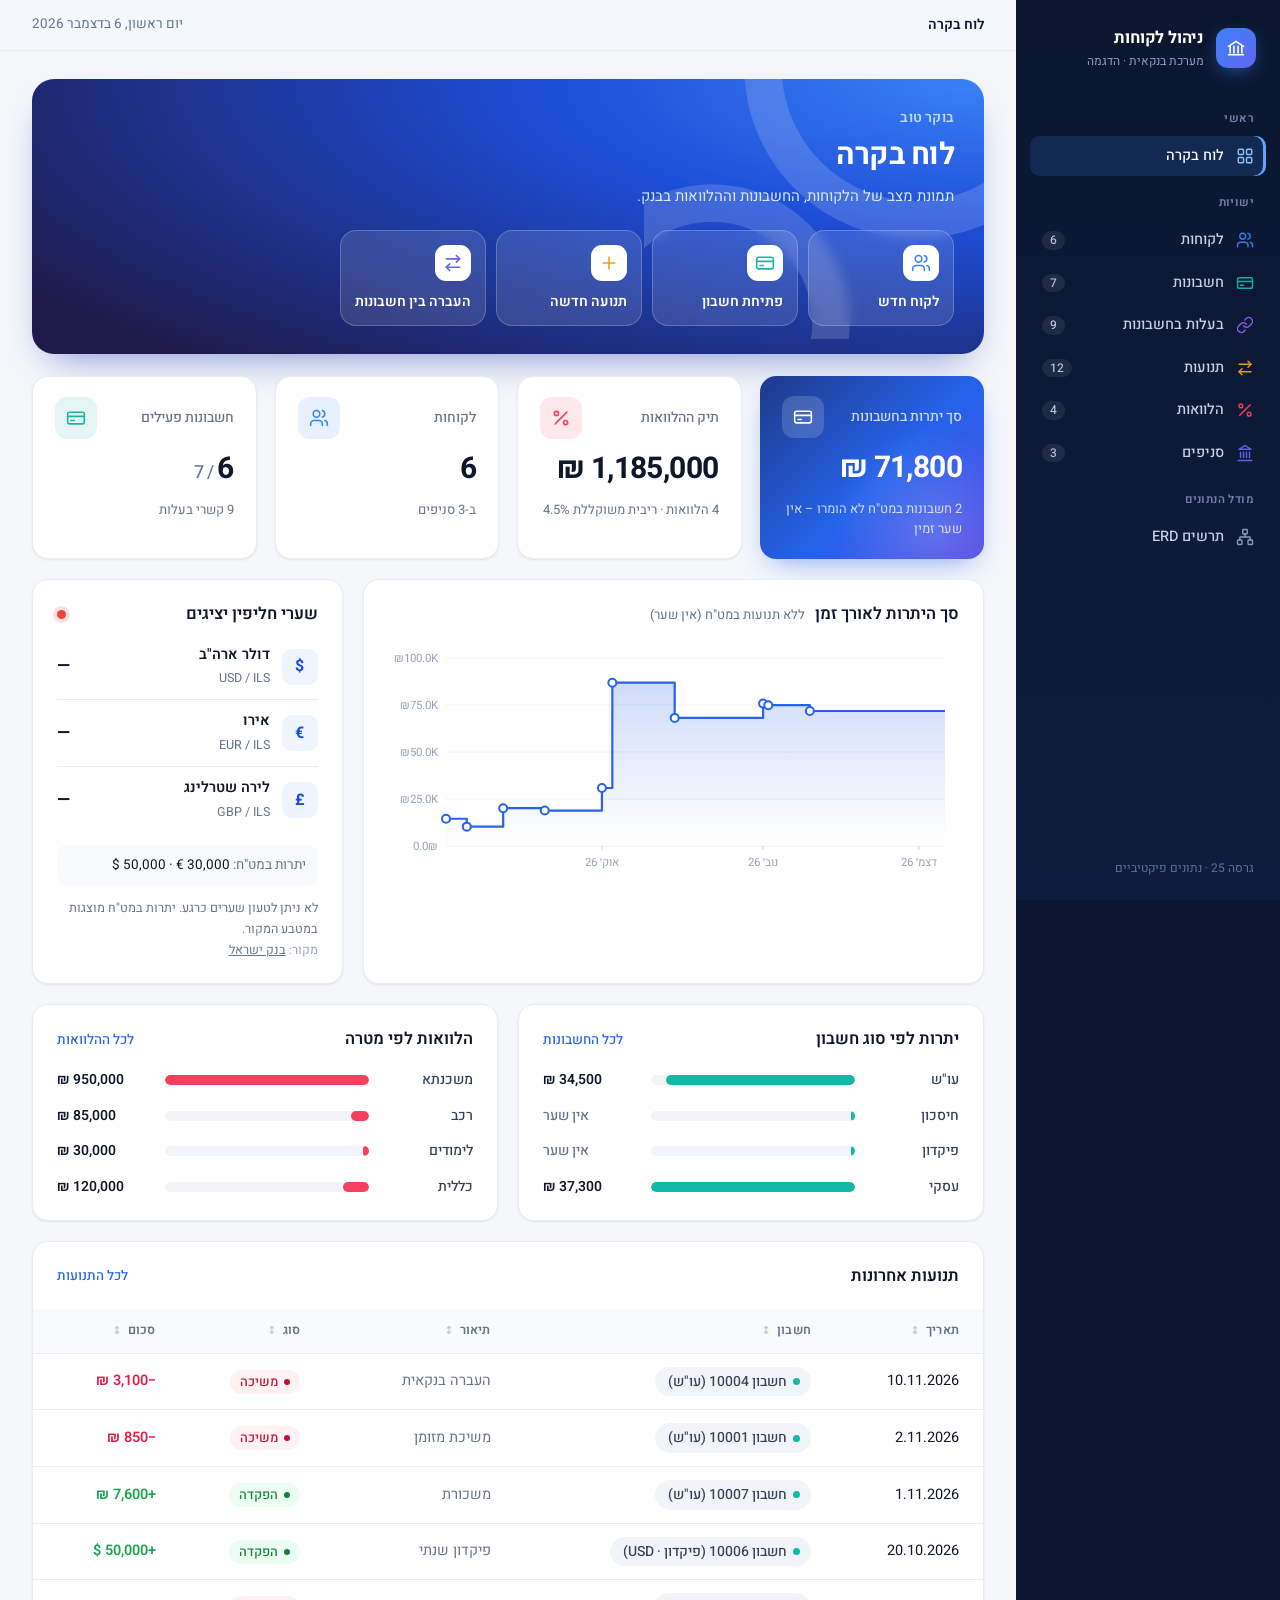
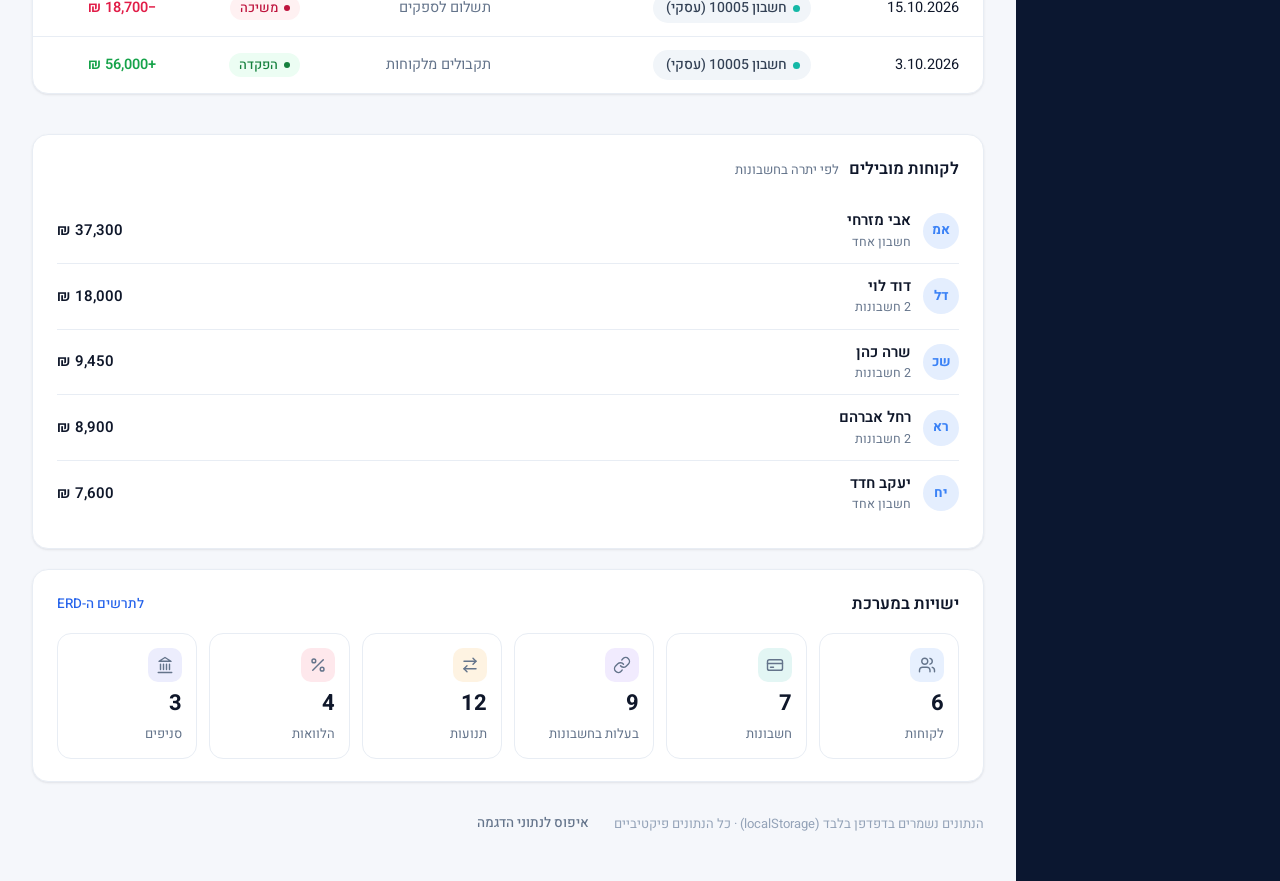
==== commit 443a40b5: "Version 25: every branch must have at least one account (1,N) - ERD: branch side of "מתנהל" changed " ====
--- a/index.html
+++ b/index.html
@@ -2,13 +2,13 @@
 <html lang="he" dir="rtl">
 <head>
   <meta charset="UTF-8">
-  <meta name="app-version" content="24">
+  <meta name="app-version" content="25">
   <meta name="viewport" content="width=device-width, initial-scale=1">
   <title>ניהול לקוחות – מערכת בנקאית</title>
   <link rel="preconnect" href="https://fonts.googleapis.com">
   <link rel="preconnect" href="https://fonts.gstatic.com" crossorigin>
   <link href="https://fonts.googleapis.com/css2?family=Heebo:wght@400;500;600;700&display=swap" rel="stylesheet">
-  <link rel="stylesheet" href="assets/style.css?v=24">
+  <link rel="stylesheet" href="assets/style.css?v=25">
   <link rel="icon" href="data:image/svg+xml,%3Csvg xmlns='http://www.w3.org/2000/svg' viewBox='0 0 24 24'%3E%3Crect width='24' height='24' rx='6' fill='%232563eb'/%3E%3Cpath d='M4 10l8-5 8 5M6 10v7M10 10v7M14 10v7M18 10v7M4 19h16' stroke='white' stroke-width='1.6' fill='none'/%3E%3C/svg%3E">
 </head>
 <body>
@@ -40,9 +40,9 @@
 </dialog>
 <div class="toast" id="toast" role="status"></div>
 
-<script src="assets/schema.js?v=24"></script>
-<script src="assets/shell.js?v=24"></script>
-<script src="assets/fx.js?v=24"></script>
-<script src="assets/app.js?v=24"></script>
+<script src="assets/schema.js?v=25"></script>
+<script src="assets/shell.js?v=25"></script>
+<script src="assets/fx.js?v=25"></script>
+<script src="assets/app.js?v=25"></script>
 </body>
 </html>
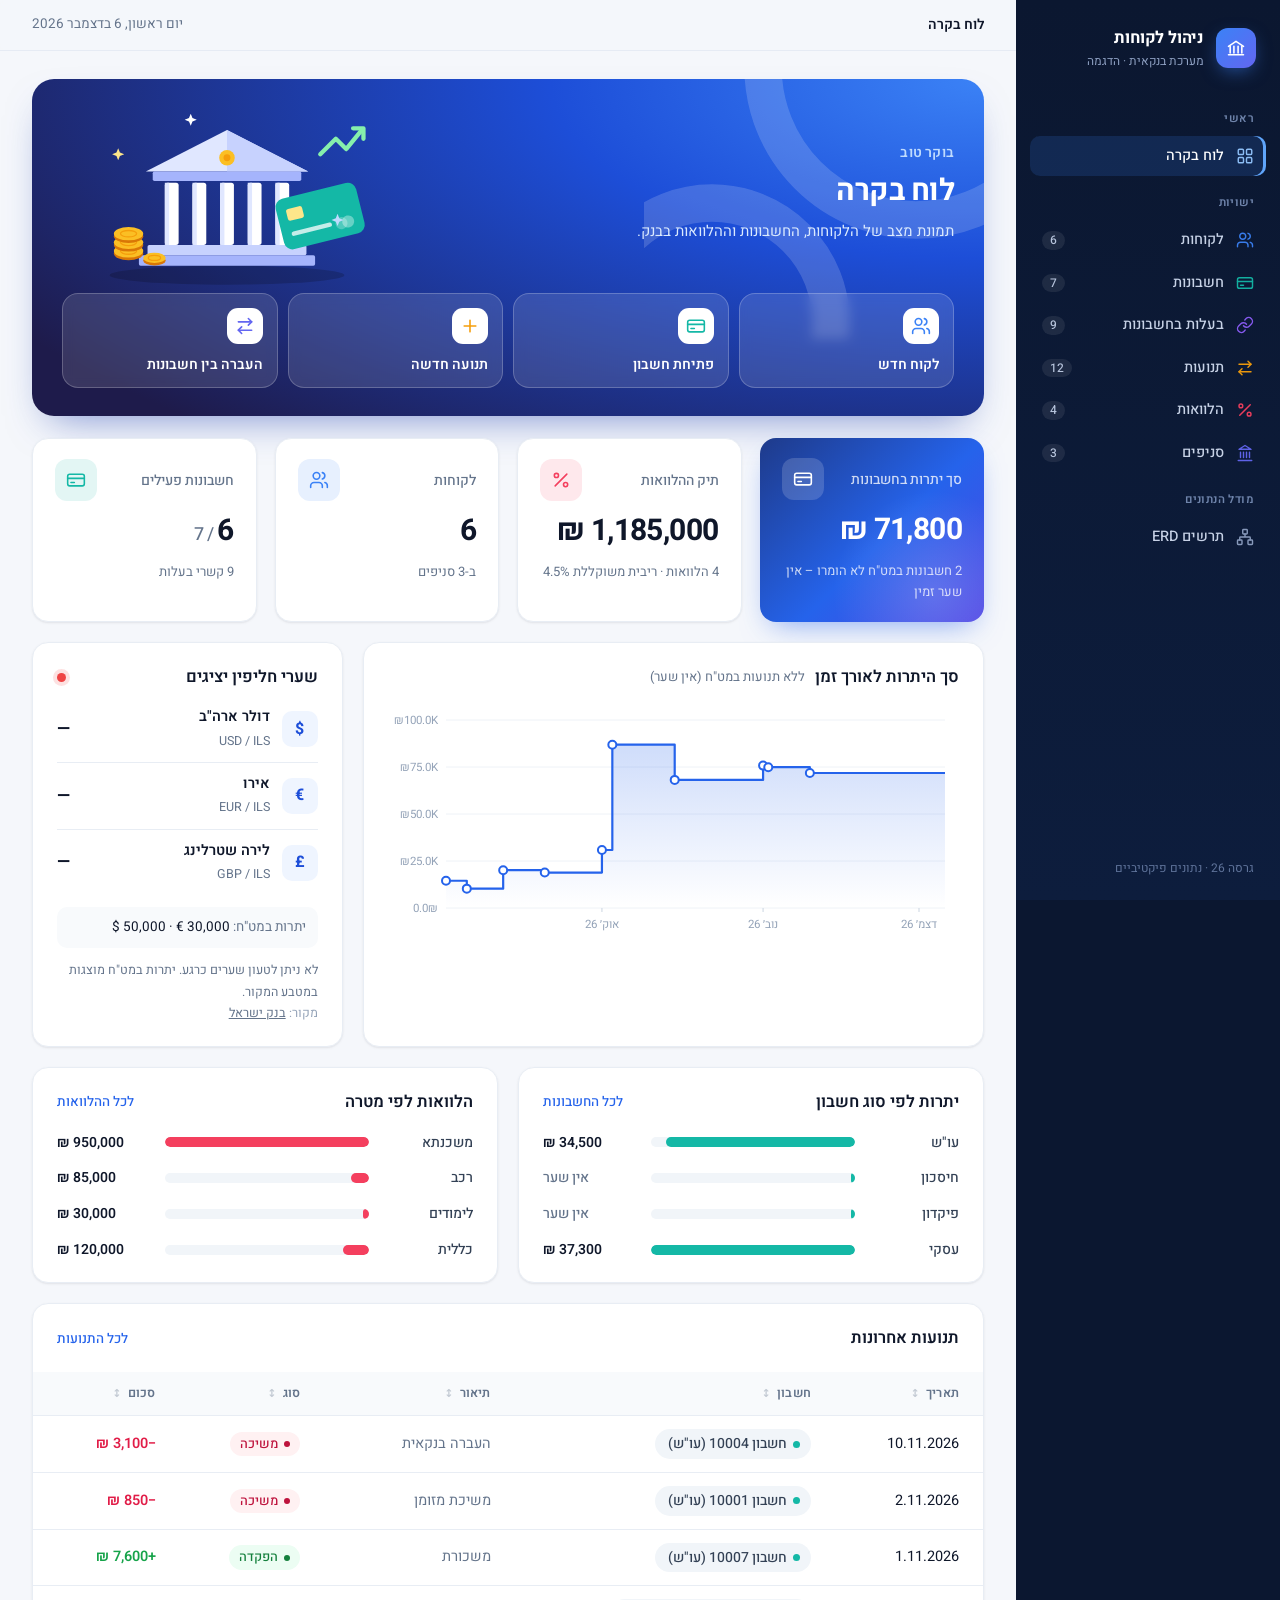
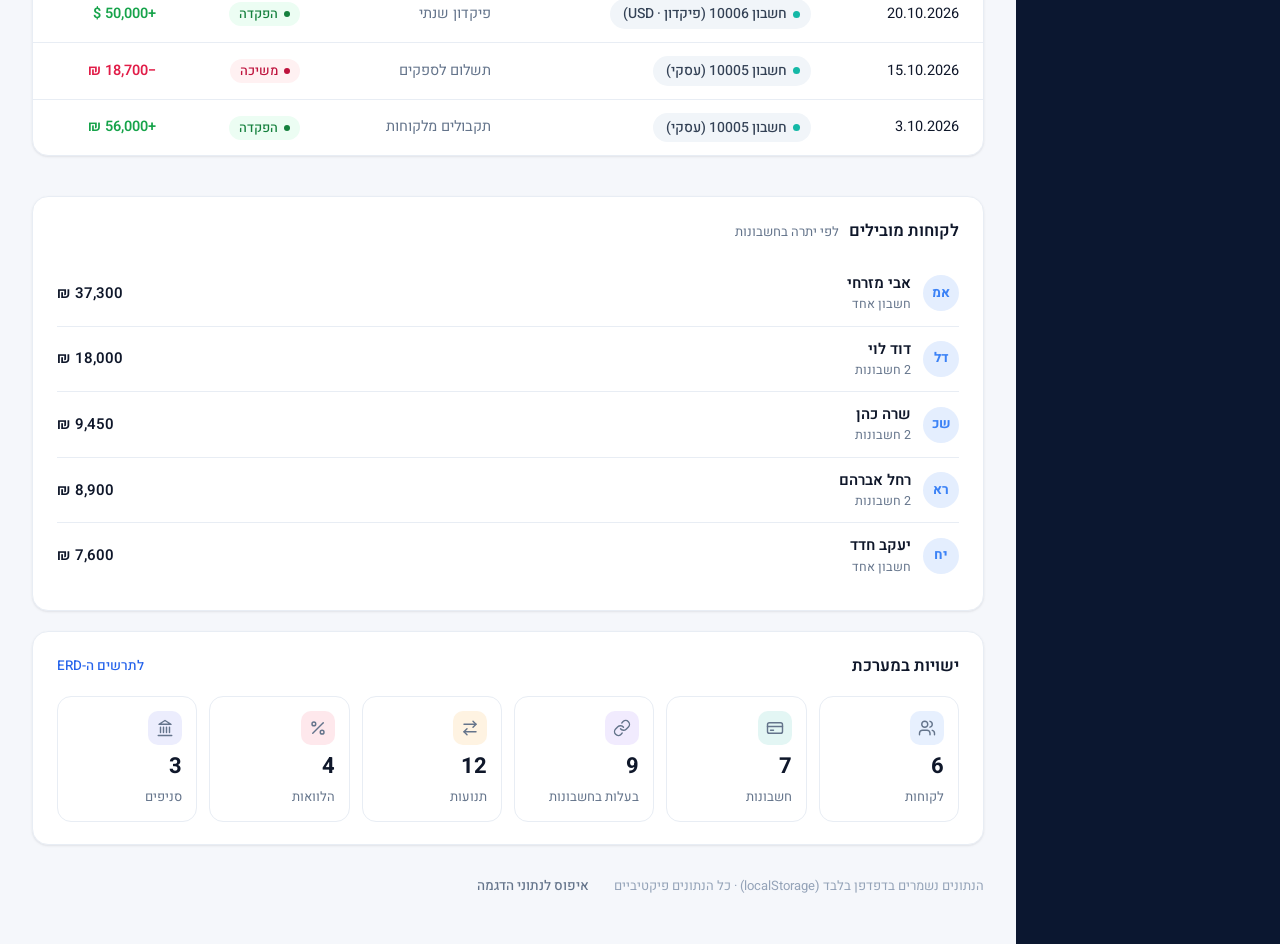
==== commit 5342bb2f: "Version 26: original SVG illustrations - Bank illustration in the dashboard welcome banner - Illustr" ====
--- a/index.html
+++ b/index.html
@@ -2,13 +2,13 @@
 <html lang="he" dir="rtl">
 <head>
   <meta charset="UTF-8">
-  <meta name="app-version" content="25">
+  <meta name="app-version" content="26">
   <meta name="viewport" content="width=device-width, initial-scale=1">
   <title>ניהול לקוחות – מערכת בנקאית</title>
   <link rel="preconnect" href="https://fonts.googleapis.com">
   <link rel="preconnect" href="https://fonts.gstatic.com" crossorigin>
   <link href="https://fonts.googleapis.com/css2?family=Heebo:wght@400;500;600;700&display=swap" rel="stylesheet">
-  <link rel="stylesheet" href="assets/style.css?v=25">
+  <link rel="stylesheet" href="assets/style.css?v=26">
   <link rel="icon" href="data:image/svg+xml,%3Csvg xmlns='http://www.w3.org/2000/svg' viewBox='0 0 24 24'%3E%3Crect width='24' height='24' rx='6' fill='%232563eb'/%3E%3Cpath d='M4 10l8-5 8 5M6 10v7M10 10v7M14 10v7M18 10v7M4 19h16' stroke='white' stroke-width='1.6' fill='none'/%3E%3C/svg%3E">
 </head>
 <body>
@@ -40,9 +40,10 @@
 </dialog>
 <div class="toast" id="toast" role="status"></div>
 
-<script src="assets/schema.js?v=25"></script>
-<script src="assets/shell.js?v=25"></script>
-<script src="assets/fx.js?v=25"></script>
-<script src="assets/app.js?v=25"></script>
+<script src="assets/schema.js?v=26"></script>
+<script src="assets/illustrations.js?v=26"></script>
+<script src="assets/shell.js?v=26"></script>
+<script src="assets/fx.js?v=26"></script>
+<script src="assets/app.js?v=26"></script>
 </body>
 </html>
--- a/assets/style.css
+++ b/assets/style.css
@@ -464,3 +464,24 @@
 .content>*:nth-child(2){animation-delay:.04s}.content>*:nth-child(3){animation-delay:.08s}.content>*:nth-child(4){animation-delay:.12s}
 .content>*:nth-child(5){animation-delay:.16s}.content>*:nth-child(n+6){animation-delay:.2s}
 @media (prefers-reduced-motion:reduce){.content>*,.live.on::before{animation:none}.bank-card,.qa-btn{transition:none}}
+
+/* ================= Illustrations ================= */
+.illus{display:block;width:100%;height:100%}
+/* welcome: text | illustration, quick actions below */
+.welcome{display:grid;grid-template-columns:1fr minmax(220px,330px);grid-template-areas:"text art" "qa qa";align-items:center;gap:14px 24px}
+.welcome .wl-text{grid-area:text}
+.welcome .wl-illus{grid-area:art;position:relative;z-index:1;height:190px;margin:-8px 0 -10px}
+.welcome .qa{grid-area:qa}
+@media (max-width:700px){.welcome{grid-template-columns:1fr;grid-template-areas:"art" "text" "qa"}.welcome .wl-illus{height:140px;margin:0}}
+/* list page header with illustration */
+.page-head.with-art{position:relative;display:grid;grid-template-columns:1fr auto 170px;grid-template-areas:"text actions art";align-items:end;
+  background:linear-gradient(135deg,color-mix(in srgb,var(--c) 9%,#fff),#fff 70%);border:1px solid color-mix(in srgb,var(--c) 18%,var(--line));
+  border-radius:20px;padding:20px 24px;box-shadow:var(--sh-1)}
+.page-head.with-art>div:not(.ph-art):not(.actions){grid-area:text}
+.page-head.with-art .actions{grid-area:actions;align-self:end}
+.page-head.with-art .ph-art{grid-area:art;height:118px;margin:-8px 0 -12px}
+@media (max-width:1100px){.page-head.with-art{grid-template-columns:1fr 130px;grid-template-areas:"text art" "actions actions"}.page-head.with-art .ph-art{height:96px}}
+@media (max-width:560px){.page-head.with-art{grid-template-columns:1fr 92px;padding:16px}.page-head.with-art .ph-art{height:72px;margin:0}}
+/* empty state */
+.empty .il-empty{width:170px;height:120px;margin:0 auto 6px}
+.empty-t{font-weight:600;color:var(--ink);margin-bottom:2px}
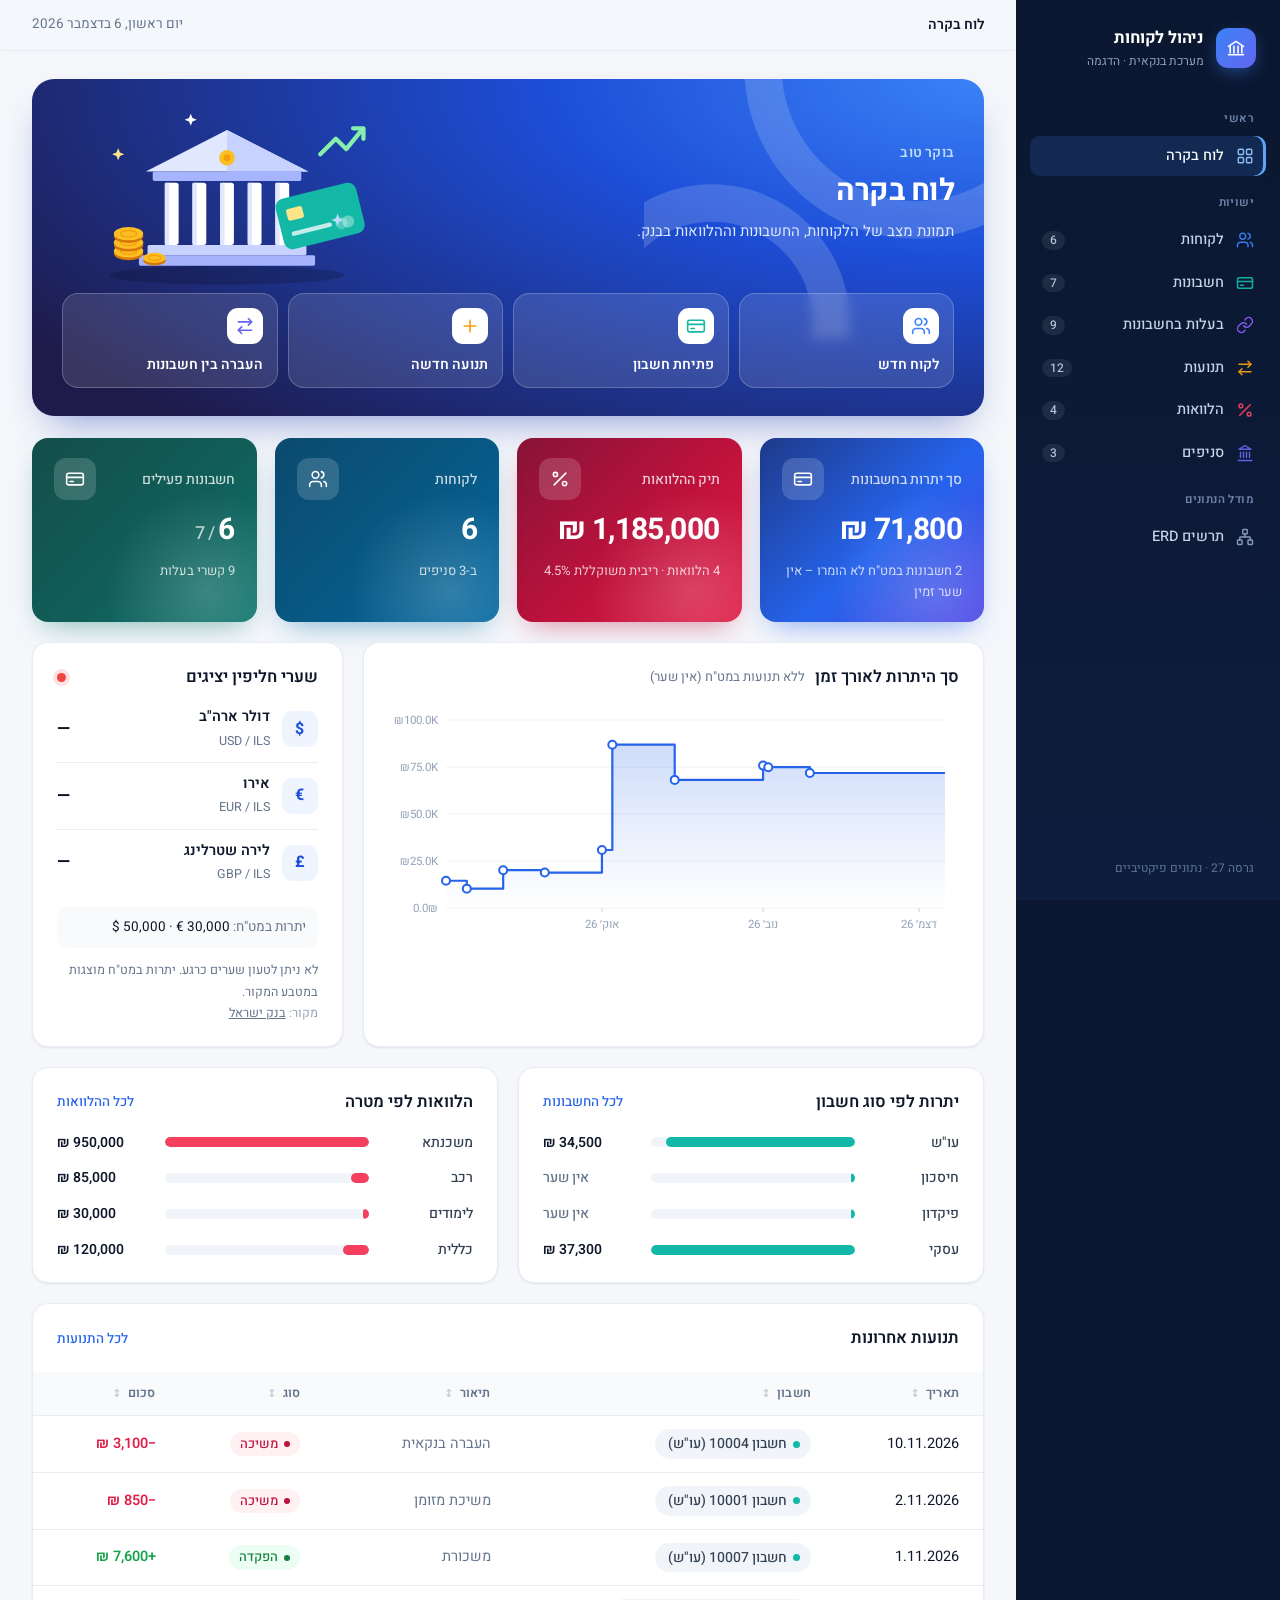
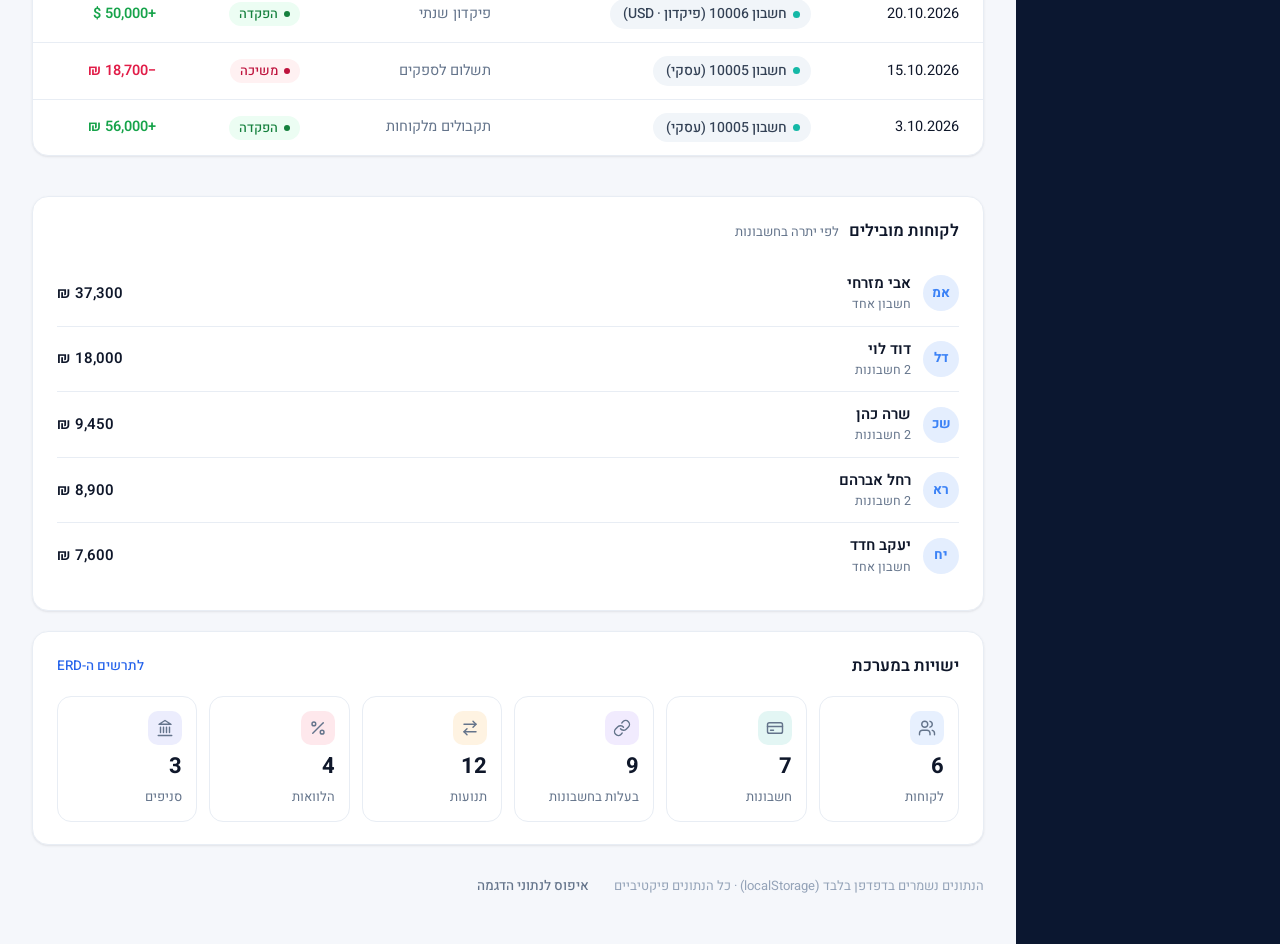
==== commit c1e117e3: "Version 27: all dashboard KPI cards use colored gradients Co-Authored-By: Claude Opus 5.5 <noreply@a" ====
--- a/index.html
+++ b/index.html
@@ -2,13 +2,13 @@
 <html lang="he" dir="rtl">
 <head>
   <meta charset="UTF-8">
-  <meta name="app-version" content="26">
+  <meta name="app-version" content="27">
   <meta name="viewport" content="width=device-width, initial-scale=1">
   <title>ניהול לקוחות – מערכת בנקאית</title>
   <link rel="preconnect" href="https://fonts.googleapis.com">
   <link rel="preconnect" href="https://fonts.gstatic.com" crossorigin>
   <link href="https://fonts.googleapis.com/css2?family=Heebo:wght@400;500;600;700&display=swap" rel="stylesheet">
-  <link rel="stylesheet" href="assets/style.css?v=26">
+  <link rel="stylesheet" href="assets/style.css?v=27">
   <link rel="icon" href="data:image/svg+xml,%3Csvg xmlns='http://www.w3.org/2000/svg' viewBox='0 0 24 24'%3E%3Crect width='24' height='24' rx='6' fill='%232563eb'/%3E%3Cpath d='M4 10l8-5 8 5M6 10v7M10 10v7M14 10v7M18 10v7M4 19h16' stroke='white' stroke-width='1.6' fill='none'/%3E%3C/svg%3E">
 </head>
 <body>
@@ -40,10 +40,10 @@
 </dialog>
 <div class="toast" id="toast" role="status"></div>
 
-<script src="assets/schema.js?v=26"></script>
-<script src="assets/illustrations.js?v=26"></script>
-<script src="assets/shell.js?v=26"></script>
-<script src="assets/fx.js?v=26"></script>
-<script src="assets/app.js?v=26"></script>
+<script src="assets/schema.js?v=27"></script>
+<script src="assets/illustrations.js?v=27"></script>
+<script src="assets/shell.js?v=27"></script>
+<script src="assets/fx.js?v=27"></script>
+<script src="assets/app.js?v=27"></script>
 </body>
 </html>
--- a/assets/style.css
+++ b/assets/style.css
@@ -485,3 +485,11 @@
 /* empty state */
 .empty .il-empty{width:170px;height:120px;margin:0 auto 6px}
 .empty-t{font-weight:600;color:var(--ink);margin-bottom:2px}
+
+/* KPI cards – all gradient, each in its own color (white text, AA contrast) */
+.kpi.hero.k-rose{background:linear-gradient(135deg,#881337 0%,#be123c 55%,#e11d48 100%);box-shadow:0 12px 30px -12px rgba(190,18,60,.55)}
+.kpi.hero.k-sky{background:linear-gradient(135deg,#0c4a6e 0%,#075985 55%,#0369a1 100%);box-shadow:0 12px 30px -12px rgba(3,105,161,.55)}
+.kpi.hero.k-teal{background:linear-gradient(135deg,#134e4a 0%,#115e59 55%,#0f766e 100%);box-shadow:0 12px 30px -12px rgba(15,118,110,.55)}
+.kpi.hero .muted{color:rgba(255,255,255,.72)!important}
+a.kpi.hero{transition:transform .18s,box-shadow .18s}
+a.kpi.hero:hover{transform:translateY(-3px);border-color:transparent}
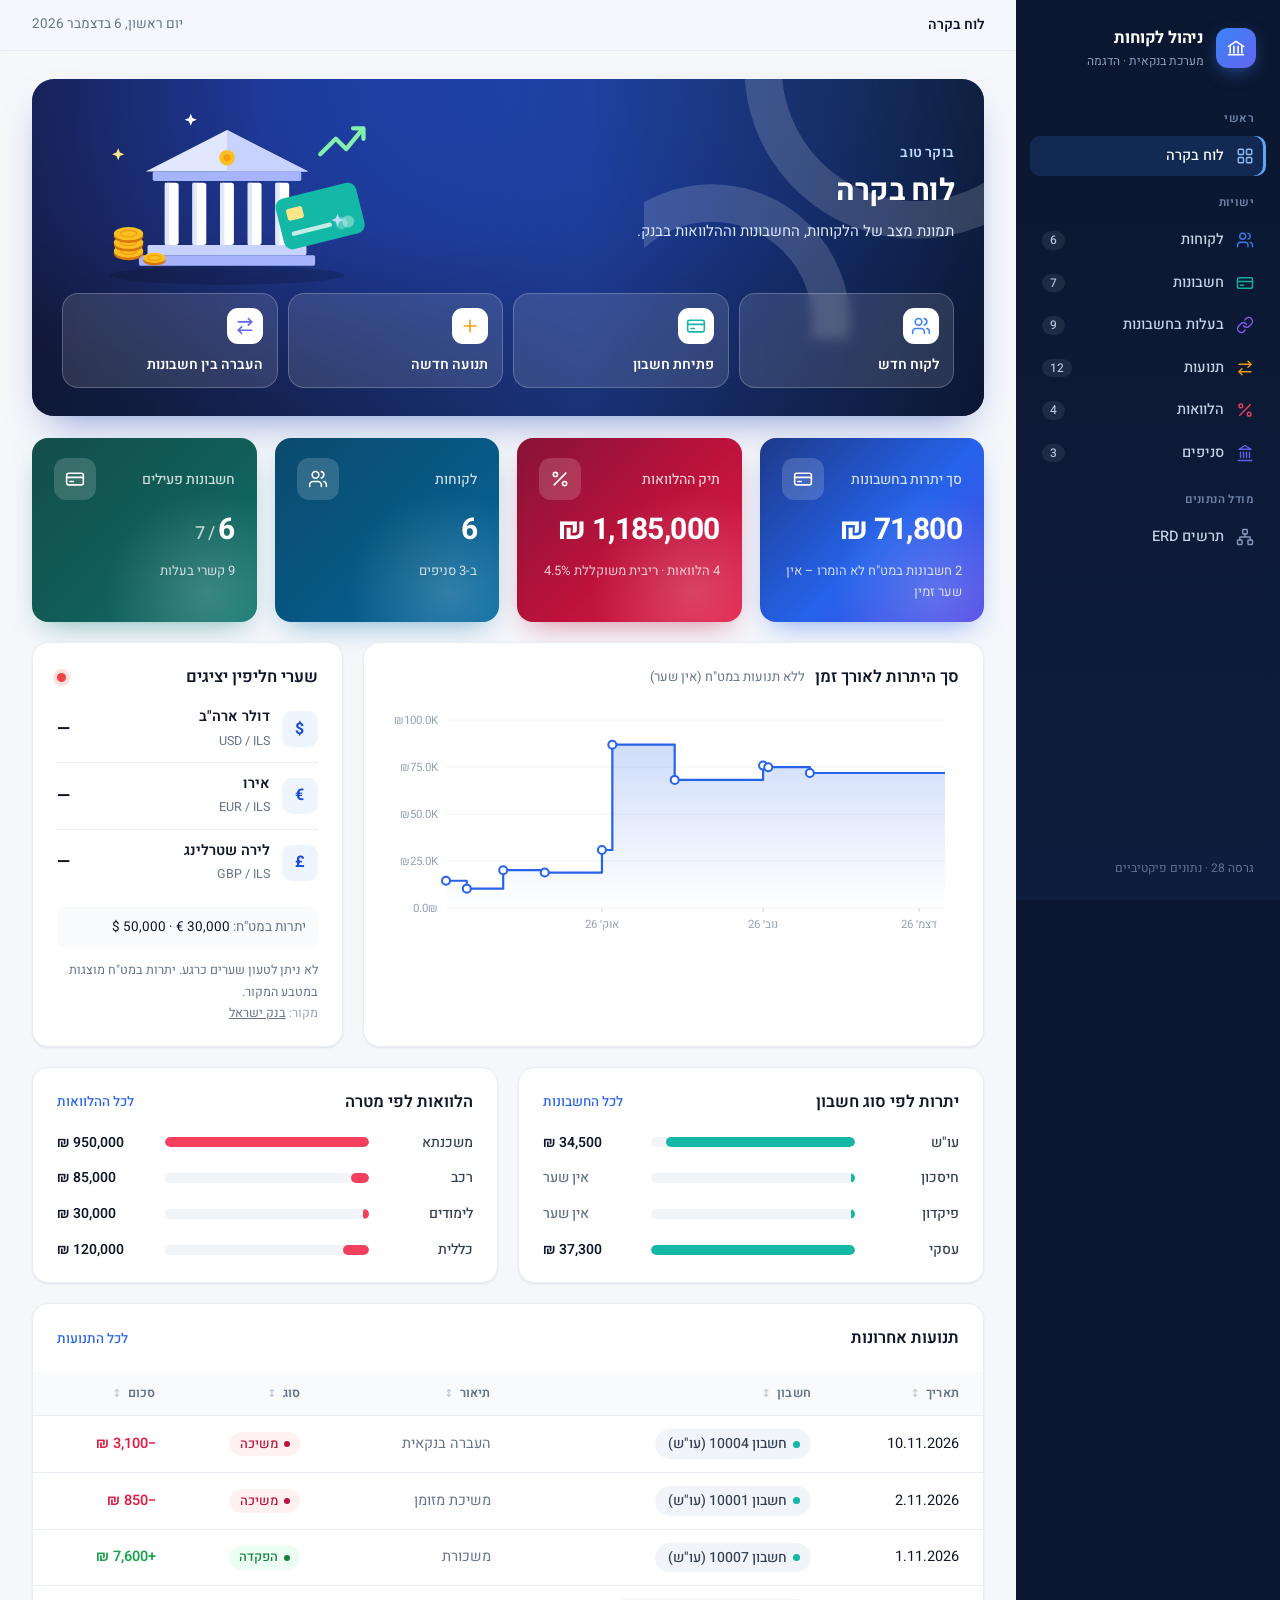
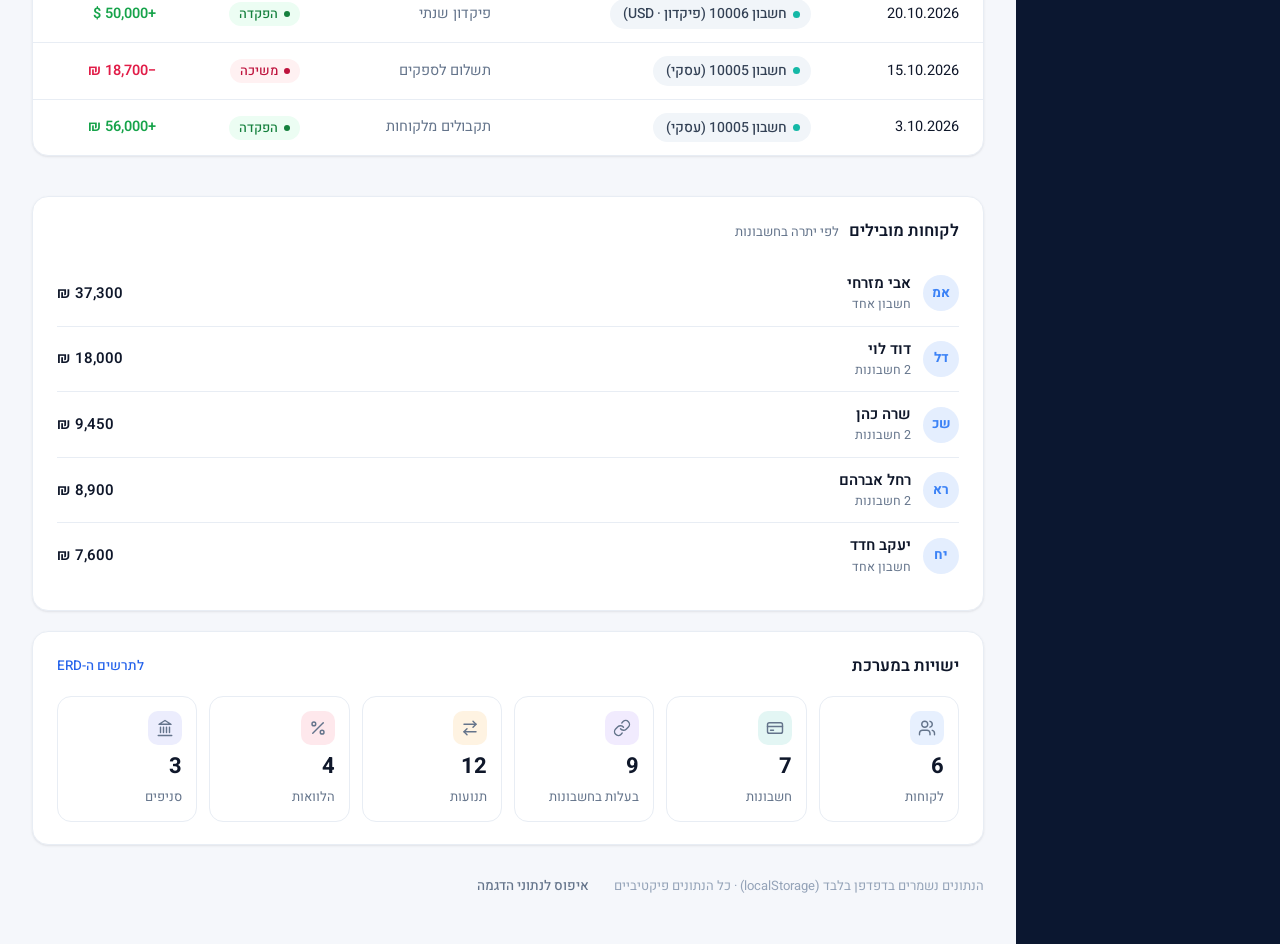
==== commit 93395bcb: "Version 28: photos in the dashboard banner and page headers - Free Unsplash photos (Unsplash License" ====
--- a/index.html
+++ b/index.html
@@ -2,13 +2,13 @@
 <html lang="he" dir="rtl">
 <head>
   <meta charset="UTF-8">
-  <meta name="app-version" content="27">
+  <meta name="app-version" content="28">
   <meta name="viewport" content="width=device-width, initial-scale=1">
   <title>ניהול לקוחות – מערכת בנקאית</title>
   <link rel="preconnect" href="https://fonts.googleapis.com">
   <link rel="preconnect" href="https://fonts.gstatic.com" crossorigin>
   <link href="https://fonts.googleapis.com/css2?family=Heebo:wght@400;500;600;700&display=swap" rel="stylesheet">
-  <link rel="stylesheet" href="assets/style.css?v=27">
+  <link rel="stylesheet" href="assets/style.css?v=28">
   <link rel="icon" href="data:image/svg+xml,%3Csvg xmlns='http://www.w3.org/2000/svg' viewBox='0 0 24 24'%3E%3Crect width='24' height='24' rx='6' fill='%232563eb'/%3E%3Cpath d='M4 10l8-5 8 5M6 10v7M10 10v7M14 10v7M18 10v7M4 19h16' stroke='white' stroke-width='1.6' fill='none'/%3E%3C/svg%3E">
 </head>
 <body>
@@ -40,10 +40,10 @@
 </dialog>
 <div class="toast" id="toast" role="status"></div>
 
-<script src="assets/schema.js?v=27"></script>
-<script src="assets/illustrations.js?v=27"></script>
-<script src="assets/shell.js?v=27"></script>
-<script src="assets/fx.js?v=27"></script>
-<script src="assets/app.js?v=27"></script>
+<script src="assets/schema.js?v=28"></script>
+<script src="assets/illustrations.js?v=28"></script>
+<script src="assets/shell.js?v=28"></script>
+<script src="assets/fx.js?v=28"></script>
+<script src="assets/app.js?v=28"></script>
 </body>
 </html>
--- a/assets/style.css
+++ b/assets/style.css
@@ -493,3 +493,23 @@
 .kpi.hero .muted{color:rgba(255,255,255,.72)!important}
 a.kpi.hero{transition:transform .18s,box-shadow .18s}
 a.kpi.hero:hover{transform:translateY(-3px);border-color:transparent}
+
+/* ================= Photos ================= */
+.welcome.has-photo{grid-template-columns:1fr;grid-template-areas:"text" "qa";min-height:300px;align-content:end;
+  background:#0b1730}
+.welcome.has-photo .wl-illus,.welcome.has-photo .wl-art{display:none}
+.wl-photo-wrap{position:absolute;inset:0;z-index:0}
+.wl-photo{width:100%;height:100%;object-fit:cover;object-position:center 60%;opacity:0;transition:opacity .6s}
+.wl-photo.ok{opacity:1}
+/* כהות משמאל-לימין בעברית: הטקסט מימין צריך רקע כהה */
+.wl-photo-wrap::after{content:"";position:absolute;inset:0;
+  background:linear-gradient(270deg,rgba(11,23,48,.92) 0%,rgba(30,58,138,.72) 42%,rgba(30,58,138,.28) 75%,rgba(11,23,48,.35) 100%),
+             linear-gradient(0deg,rgba(11,23,48,.75) 0%,rgba(11,23,48,0) 55%)}
+.welcome.has-photo .qa-btn{background:rgba(255,255,255,.14);border-color:rgba(255,255,255,.28)}
+.welcome.has-photo .qa-btn:hover{background:rgba(255,255,255,.24)}
+.ph-art .ph-photo{width:100%;height:100%;object-fit:cover;border-radius:16px;box-shadow:0 10px 24px -12px rgba(15,23,42,.45);opacity:0;transition:opacity .5s}
+.ph-art .ph-photo.ok{opacity:1}
+.page-head.with-art{grid-template-columns:1fr auto 210px}
+.page-head.with-art .ph-art{height:132px;margin:-6px 0 -8px}
+@media (max-width:1100px){.page-head.with-art{grid-template-columns:1fr 150px}.page-head.with-art .ph-art{height:100px}}
+@media (max-width:560px){.page-head.with-art{grid-template-columns:1fr 96px}.page-head.with-art .ph-art{height:76px}.welcome.has-photo{min-height:0}}
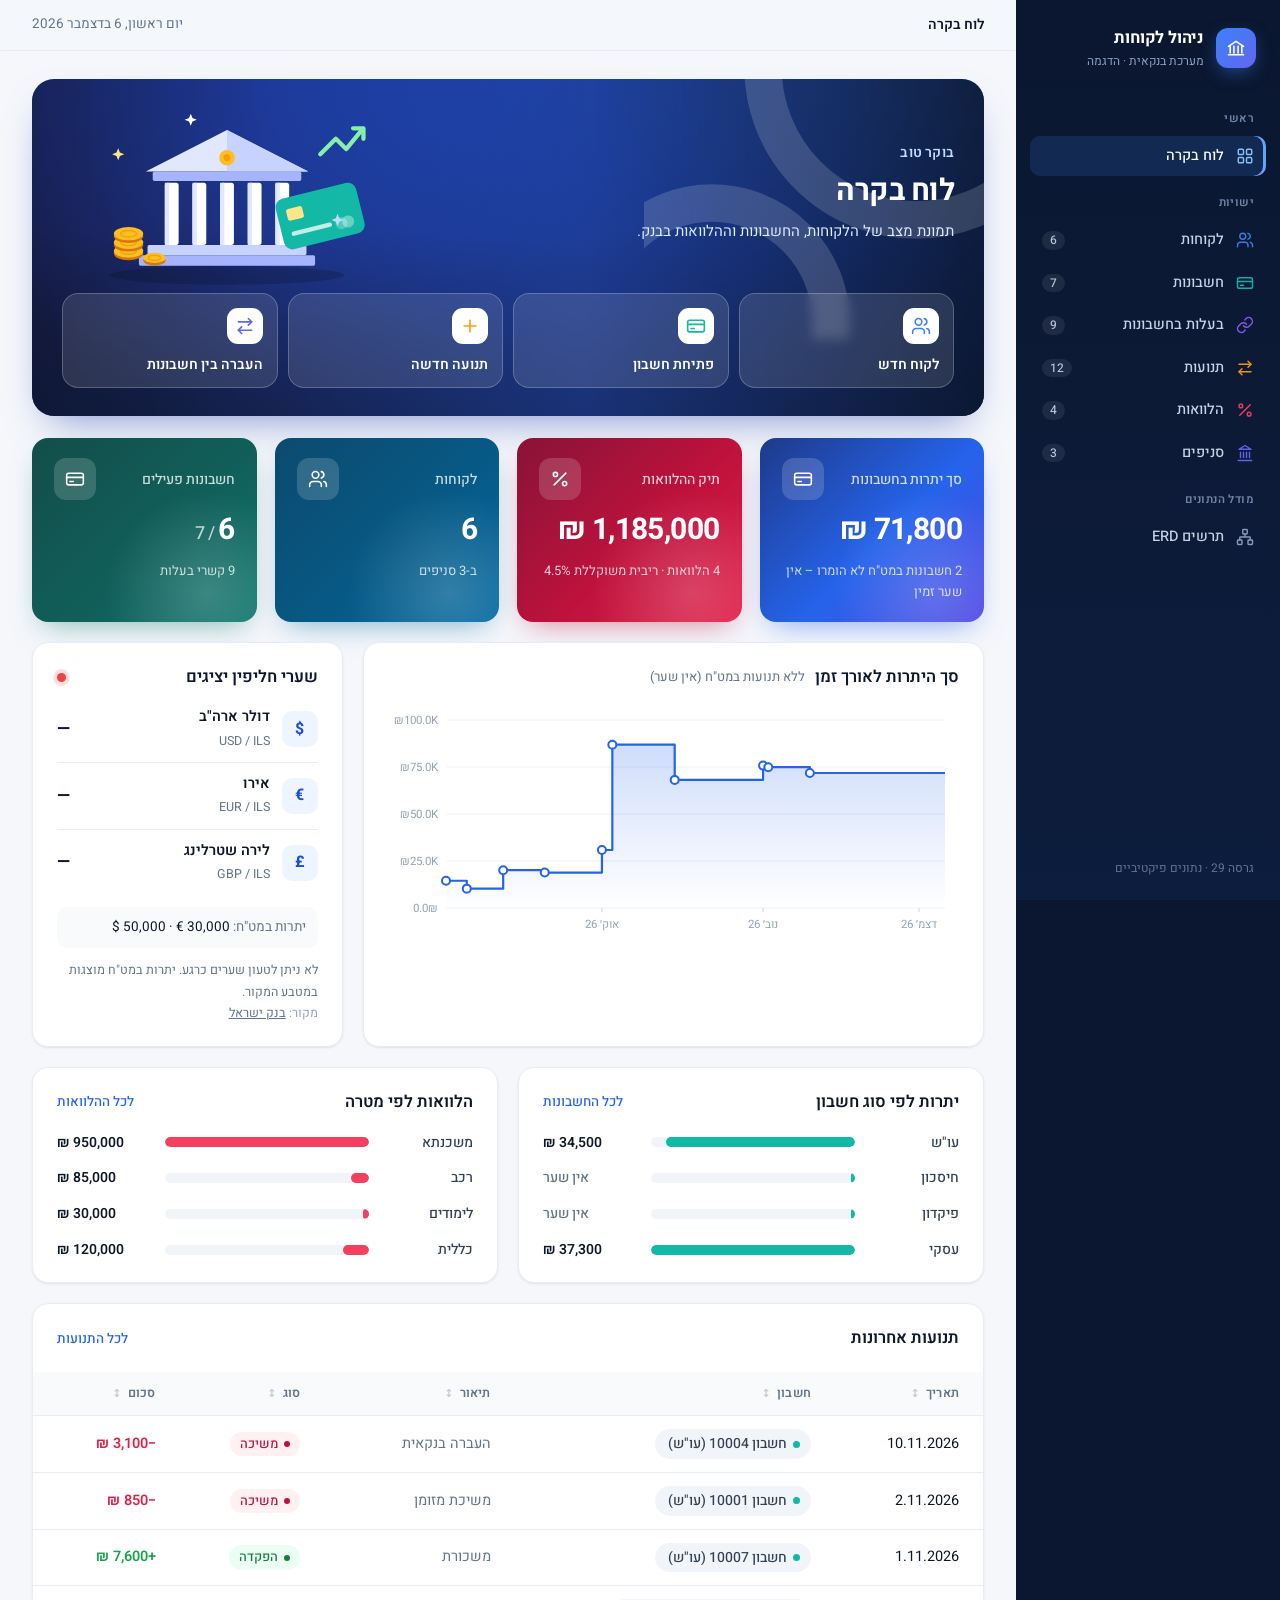
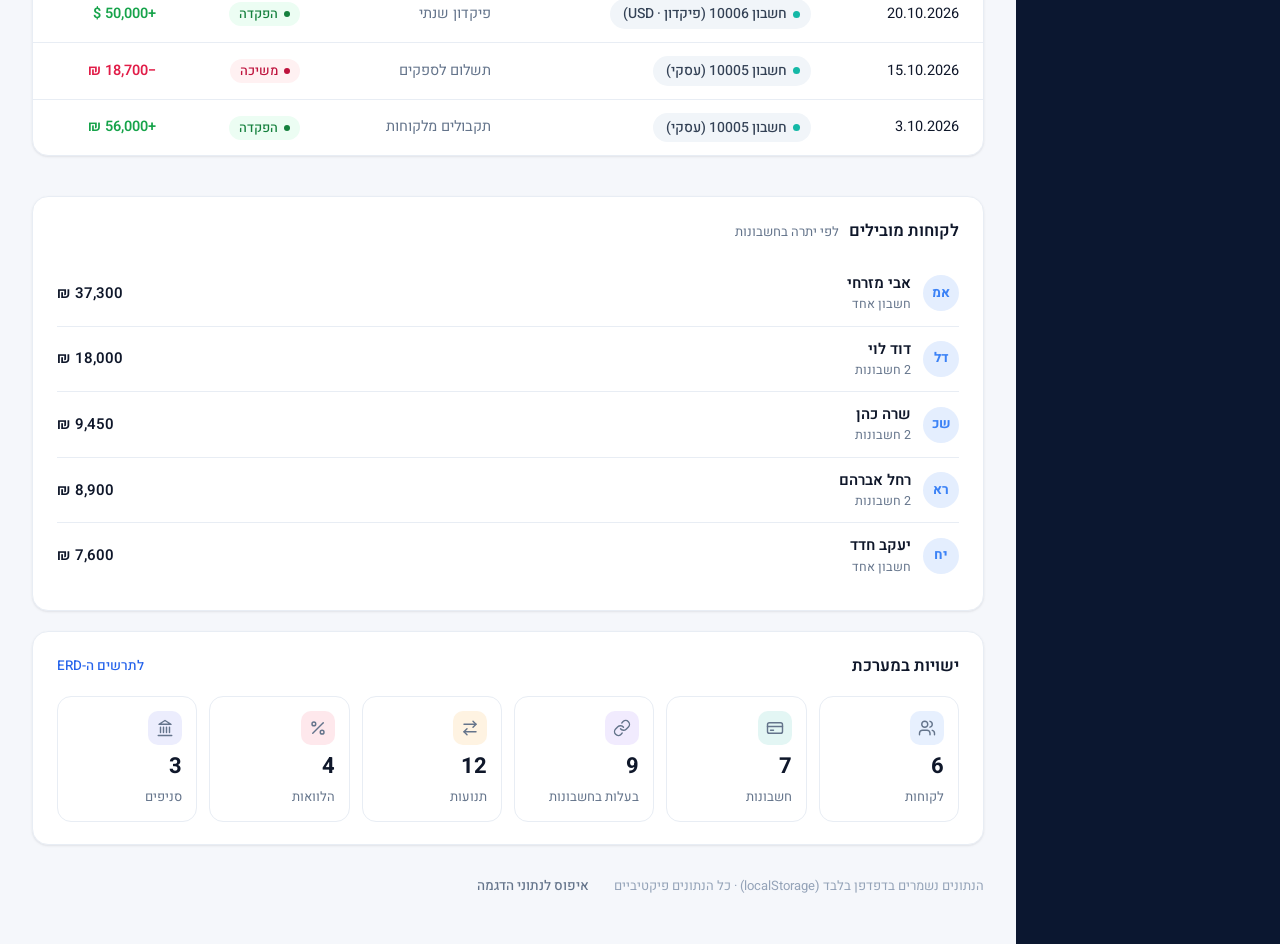
==== commit 14eb273b: "Version 29: photo banner shows more of the skyline, compact pill quick actions Co-Authored-By: Claud" ====
--- a/index.html
+++ b/index.html
@@ -2,13 +2,13 @@
 <html lang="he" dir="rtl">
 <head>
   <meta charset="UTF-8">
-  <meta name="app-version" content="28">
+  <meta name="app-version" content="29">
   <meta name="viewport" content="width=device-width, initial-scale=1">
   <title>ניהול לקוחות – מערכת בנקאית</title>
   <link rel="preconnect" href="https://fonts.googleapis.com">
   <link rel="preconnect" href="https://fonts.gstatic.com" crossorigin>
   <link href="https://fonts.googleapis.com/css2?family=Heebo:wght@400;500;600;700&display=swap" rel="stylesheet">
-  <link rel="stylesheet" href="assets/style.css?v=28">
+  <link rel="stylesheet" href="assets/style.css?v=29">
   <link rel="icon" href="data:image/svg+xml,%3Csvg xmlns='http://www.w3.org/2000/svg' viewBox='0 0 24 24'%3E%3Crect width='24' height='24' rx='6' fill='%232563eb'/%3E%3Cpath d='M4 10l8-5 8 5M6 10v7M10 10v7M14 10v7M18 10v7M4 19h16' stroke='white' stroke-width='1.6' fill='none'/%3E%3C/svg%3E">
 </head>
 <body>
@@ -40,10 +40,10 @@
 </dialog>
 <div class="toast" id="toast" role="status"></div>
 
-<script src="assets/schema.js?v=28"></script>
-<script src="assets/illustrations.js?v=28"></script>
-<script src="assets/shell.js?v=28"></script>
-<script src="assets/fx.js?v=28"></script>
-<script src="assets/app.js?v=28"></script>
+<script src="assets/schema.js?v=29"></script>
+<script src="assets/illustrations.js?v=29"></script>
+<script src="assets/shell.js?v=29"></script>
+<script src="assets/fx.js?v=29"></script>
+<script src="assets/app.js?v=29"></script>
 </body>
 </html>
--- a/assets/style.css
+++ b/assets/style.css
@@ -513,3 +513,18 @@
 .page-head.with-art .ph-art{height:132px;margin:-6px 0 -8px}
 @media (max-width:1100px){.page-head.with-art{grid-template-columns:1fr 150px}.page-head.with-art .ph-art{height:100px}}
 @media (max-width:560px){.page-head.with-art{grid-template-columns:1fr 96px}.page-head.with-art .ph-art{height:76px}.welcome.has-photo{min-height:0}}
+/* v29: הבאנר עם צילום – יותר מקום לנוף, כפתורים קומפקטיים */
+.welcome.has-photo{min-height:340px;align-content:space-between;padding:30px 32px 26px}
+.welcome.has-photo .wl-photo{object-position:center 88%}
+.welcome.has-photo .wl-photo-wrap::after{
+  background:linear-gradient(270deg,rgba(11,23,48,.85) 0%,rgba(11,23,48,.55) 32%,rgba(11,23,48,.08) 62%,rgba(11,23,48,0) 100%),
+             linear-gradient(0deg,rgba(11,23,48,.55) 0%,rgba(11,23,48,0) 32%)}
+.welcome.has-photo .wl-text{text-shadow:0 1px 12px rgba(0,0,0,.35)}
+.welcome.has-photo .qa{display:flex;flex-wrap:wrap;gap:10px;justify-content:flex-start}
+.welcome.has-photo .qa-btn{flex-direction:row;align-items:center;gap:10px;min-width:0;padding:8px 16px 8px 10px;border-radius:999px;
+  background:rgba(15,23,42,.38);border-color:rgba(255,255,255,.3);backdrop-filter:blur(10px);-webkit-backdrop-filter:blur(10px)}
+.welcome.has-photo .qa-btn:hover{background:rgba(15,23,42,.55)}
+.welcome.has-photo .qa-btn .tile{width:30px;height:30px;border-radius:999px}
+@media (max-width:560px){.welcome.has-photo{min-height:300px;padding:22px 18px 18px}
+  .welcome.has-photo .qa{display:grid;grid-template-columns:1fr 1fr;gap:8px}
+  .welcome.has-photo .qa-btn{padding:7px 10px 7px 8px;font-size:13px}}
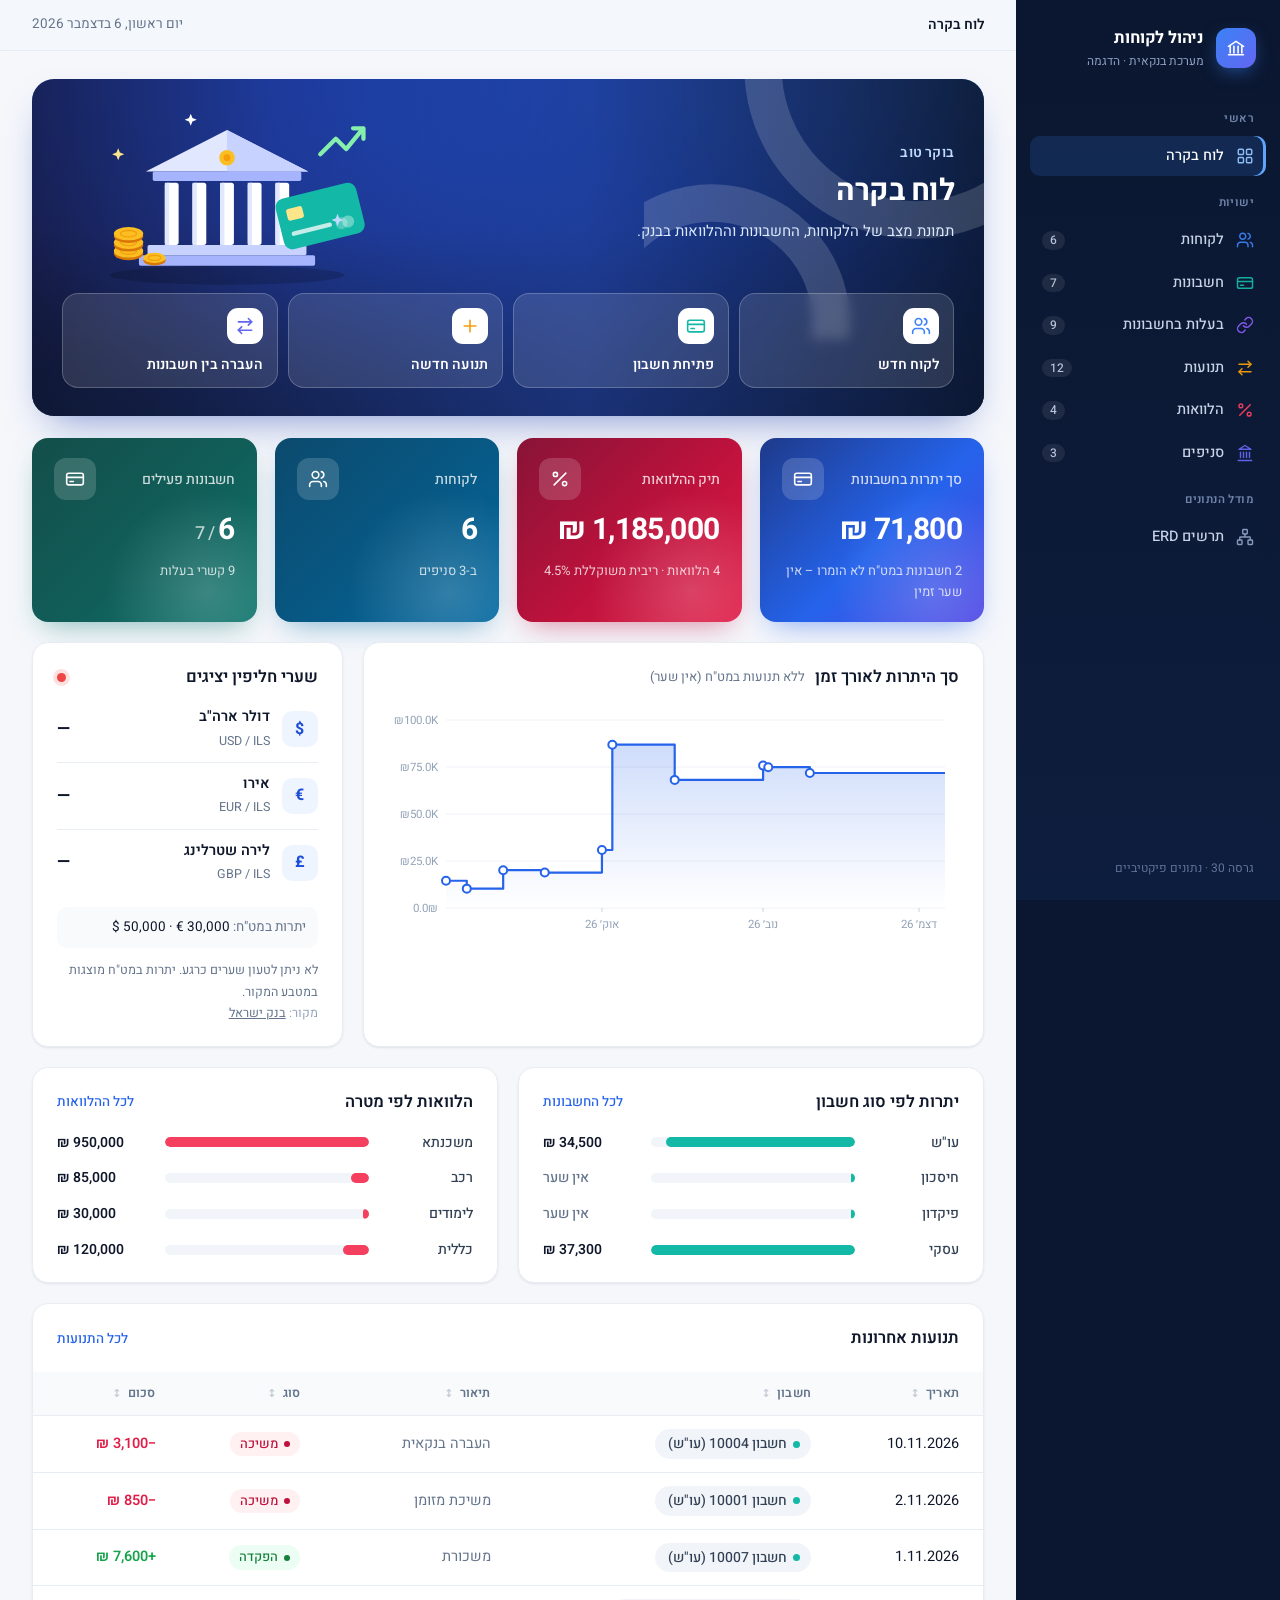
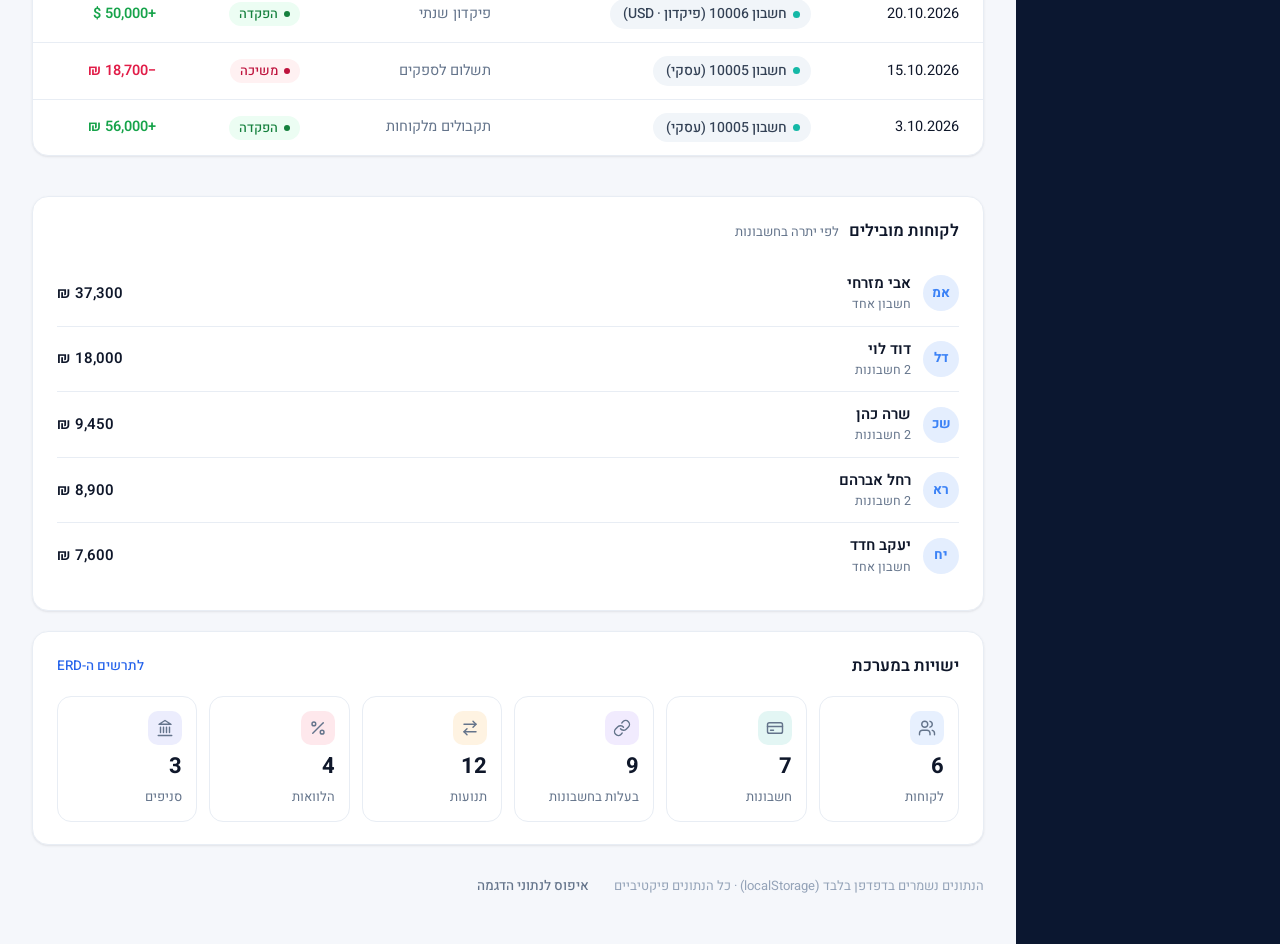
==== commit 047023e8: "Version 30: ERD min-max shown look-across (pair next to an entity = how many of it per instance on t" ====
--- a/index.html
+++ b/index.html
@@ -2,13 +2,13 @@
 <html lang="he" dir="rtl">
 <head>
   <meta charset="UTF-8">
-  <meta name="app-version" content="29">
+  <meta name="app-version" content="30">
   <meta name="viewport" content="width=device-width, initial-scale=1">
   <title>ניהול לקוחות – מערכת בנקאית</title>
   <link rel="preconnect" href="https://fonts.googleapis.com">
   <link rel="preconnect" href="https://fonts.gstatic.com" crossorigin>
   <link href="https://fonts.googleapis.com/css2?family=Heebo:wght@400;500;600;700&display=swap" rel="stylesheet">
-  <link rel="stylesheet" href="assets/style.css?v=29">
+  <link rel="stylesheet" href="assets/style.css?v=30">
   <link rel="icon" href="data:image/svg+xml,%3Csvg xmlns='http://www.w3.org/2000/svg' viewBox='0 0 24 24'%3E%3Crect width='24' height='24' rx='6' fill='%232563eb'/%3E%3Cpath d='M4 10l8-5 8 5M6 10v7M10 10v7M14 10v7M18 10v7M4 19h16' stroke='white' stroke-width='1.6' fill='none'/%3E%3C/svg%3E">
 </head>
 <body>
@@ -40,10 +40,10 @@
 </dialog>
 <div class="toast" id="toast" role="status"></div>
 
-<script src="assets/schema.js?v=29"></script>
-<script src="assets/illustrations.js?v=29"></script>
-<script src="assets/shell.js?v=29"></script>
-<script src="assets/fx.js?v=29"></script>
-<script src="assets/app.js?v=29"></script>
+<script src="assets/schema.js?v=30"></script>
+<script src="assets/illustrations.js?v=30"></script>
+<script src="assets/shell.js?v=30"></script>
+<script src="assets/fx.js?v=30"></script>
+<script src="assets/app.js?v=30"></script>
 </body>
 </html>
